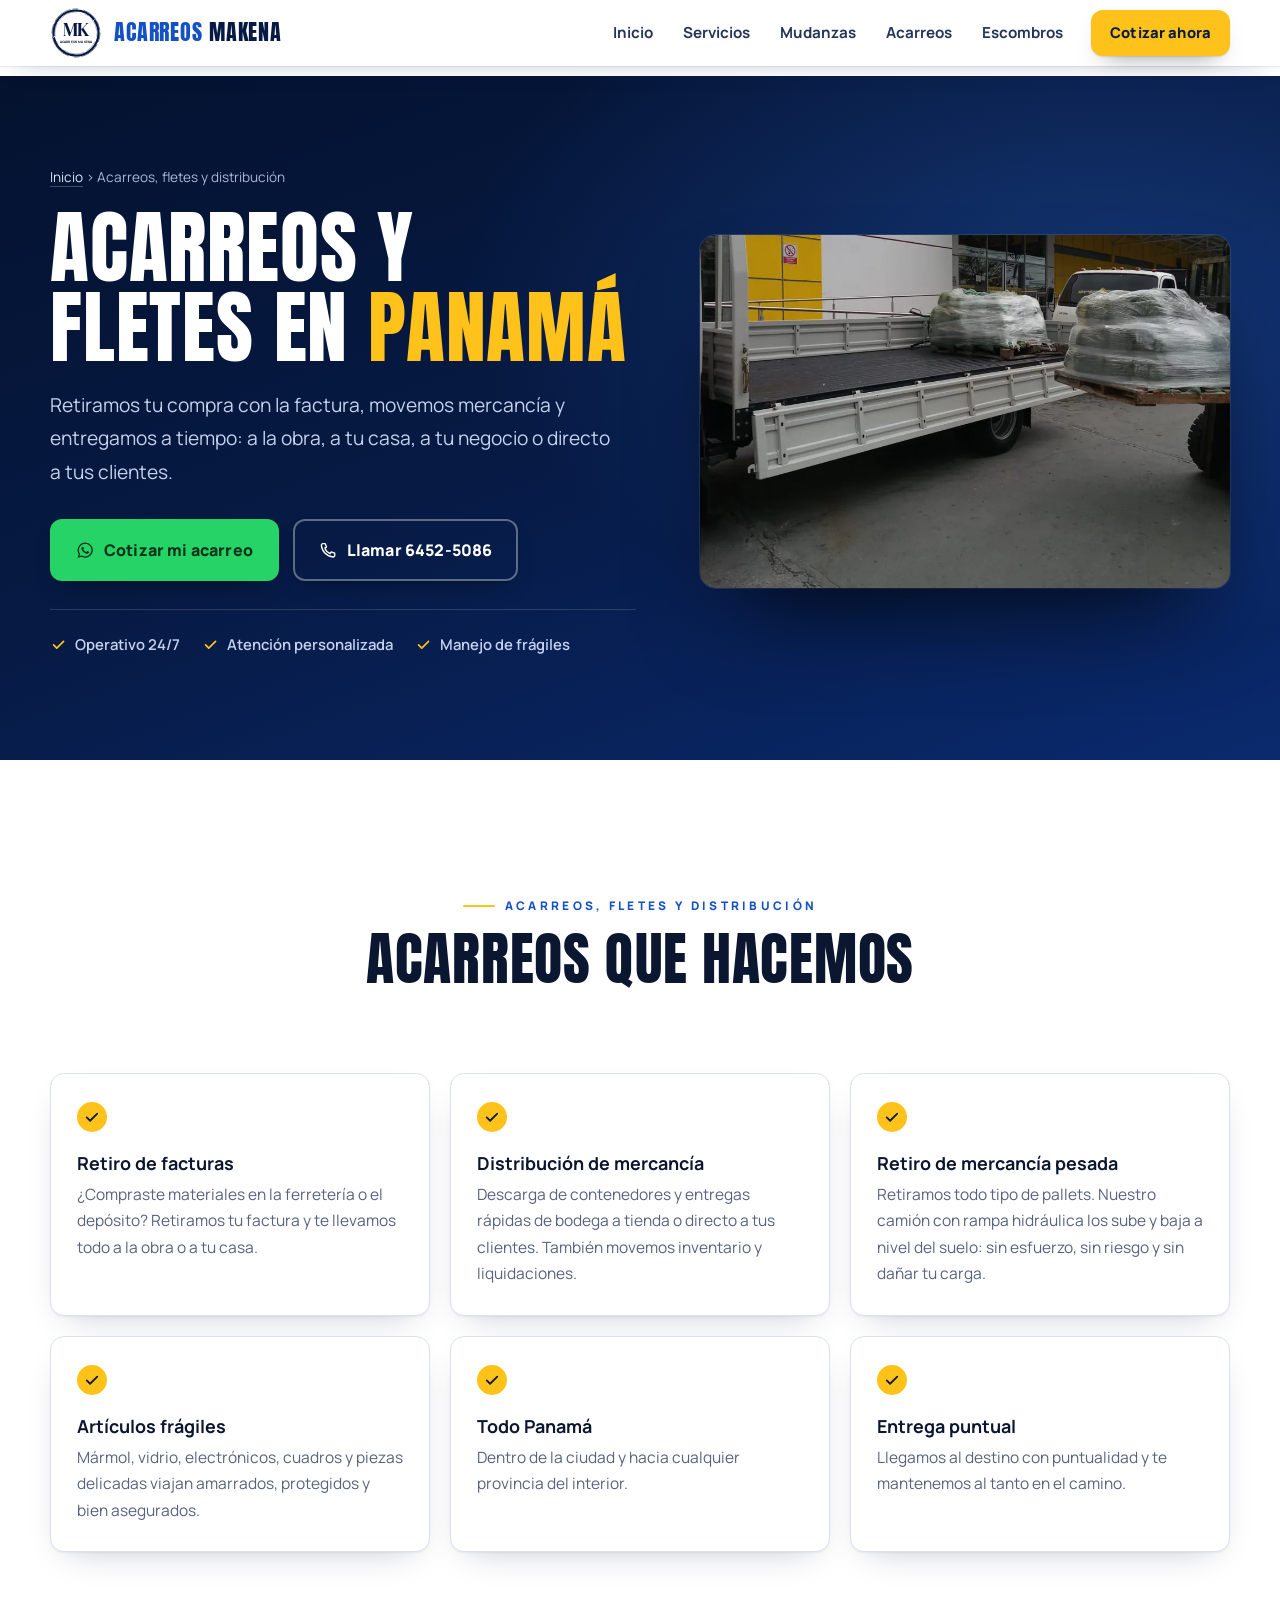
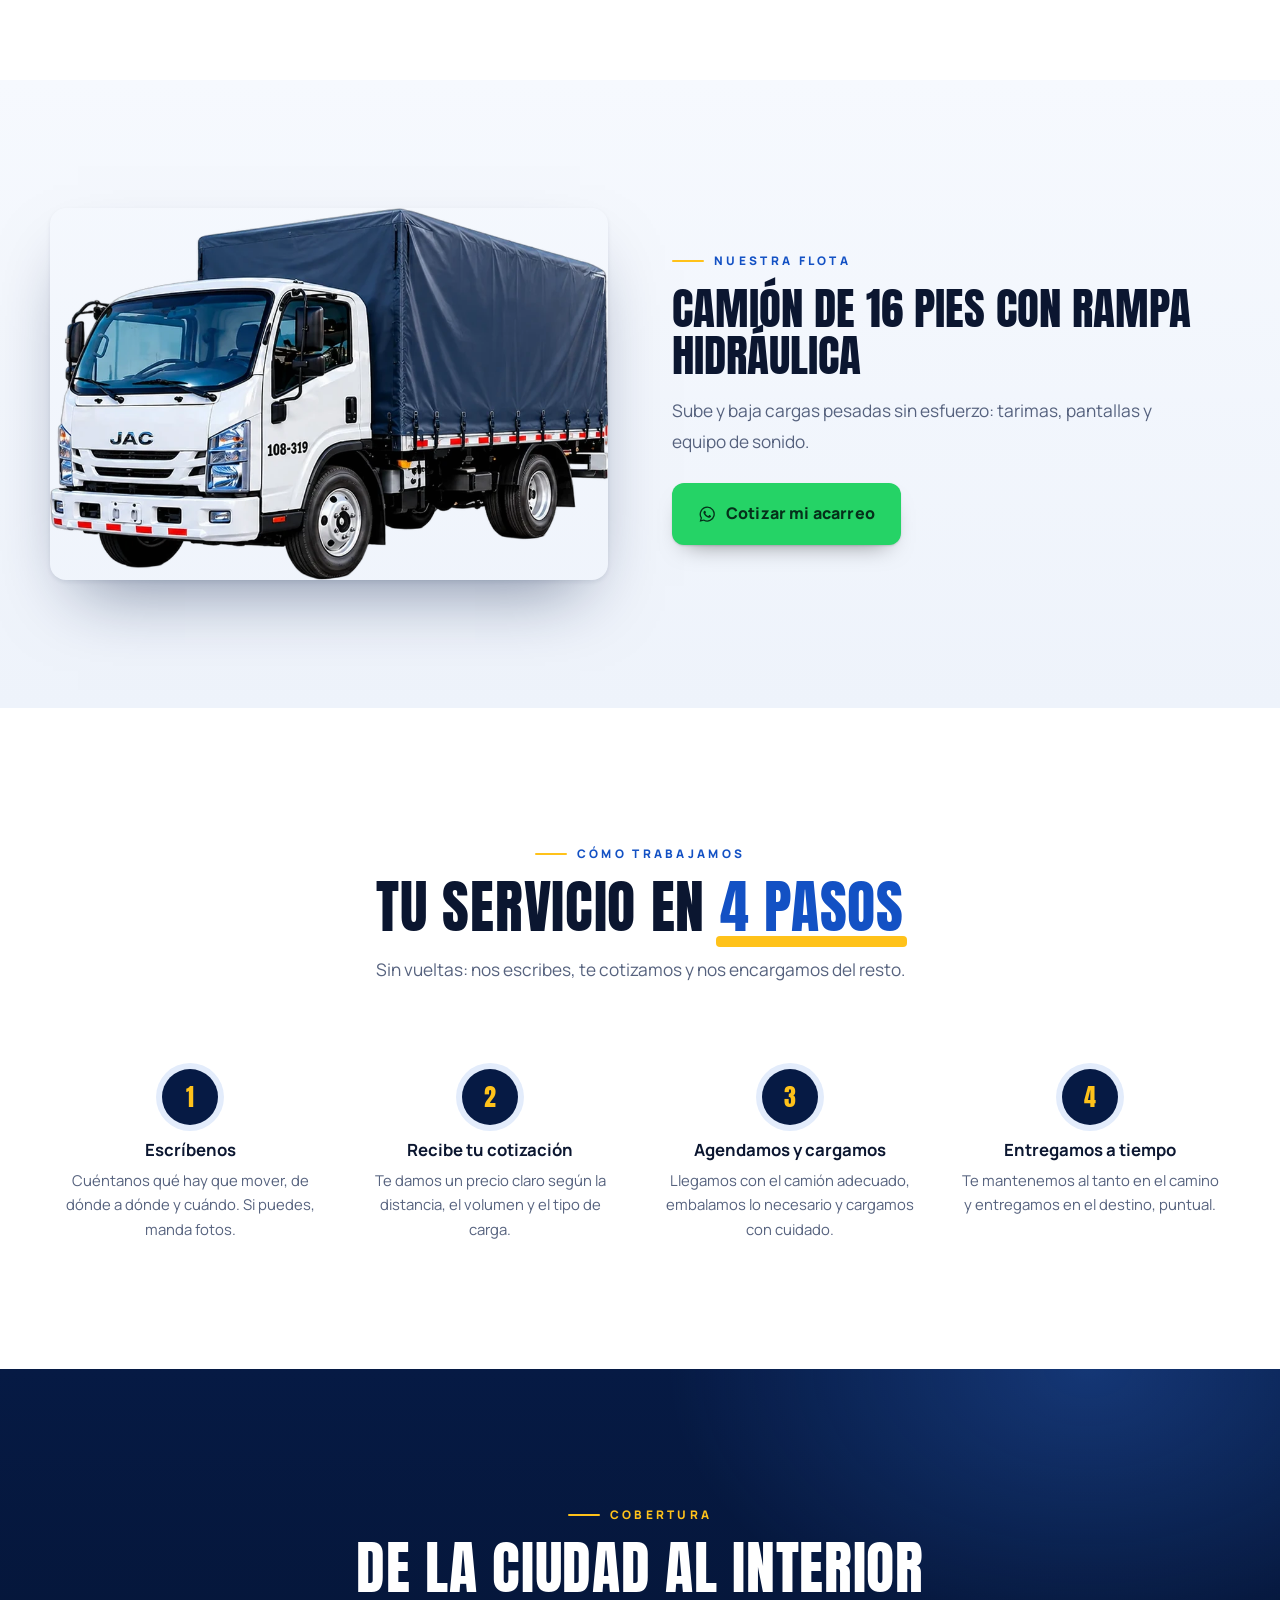
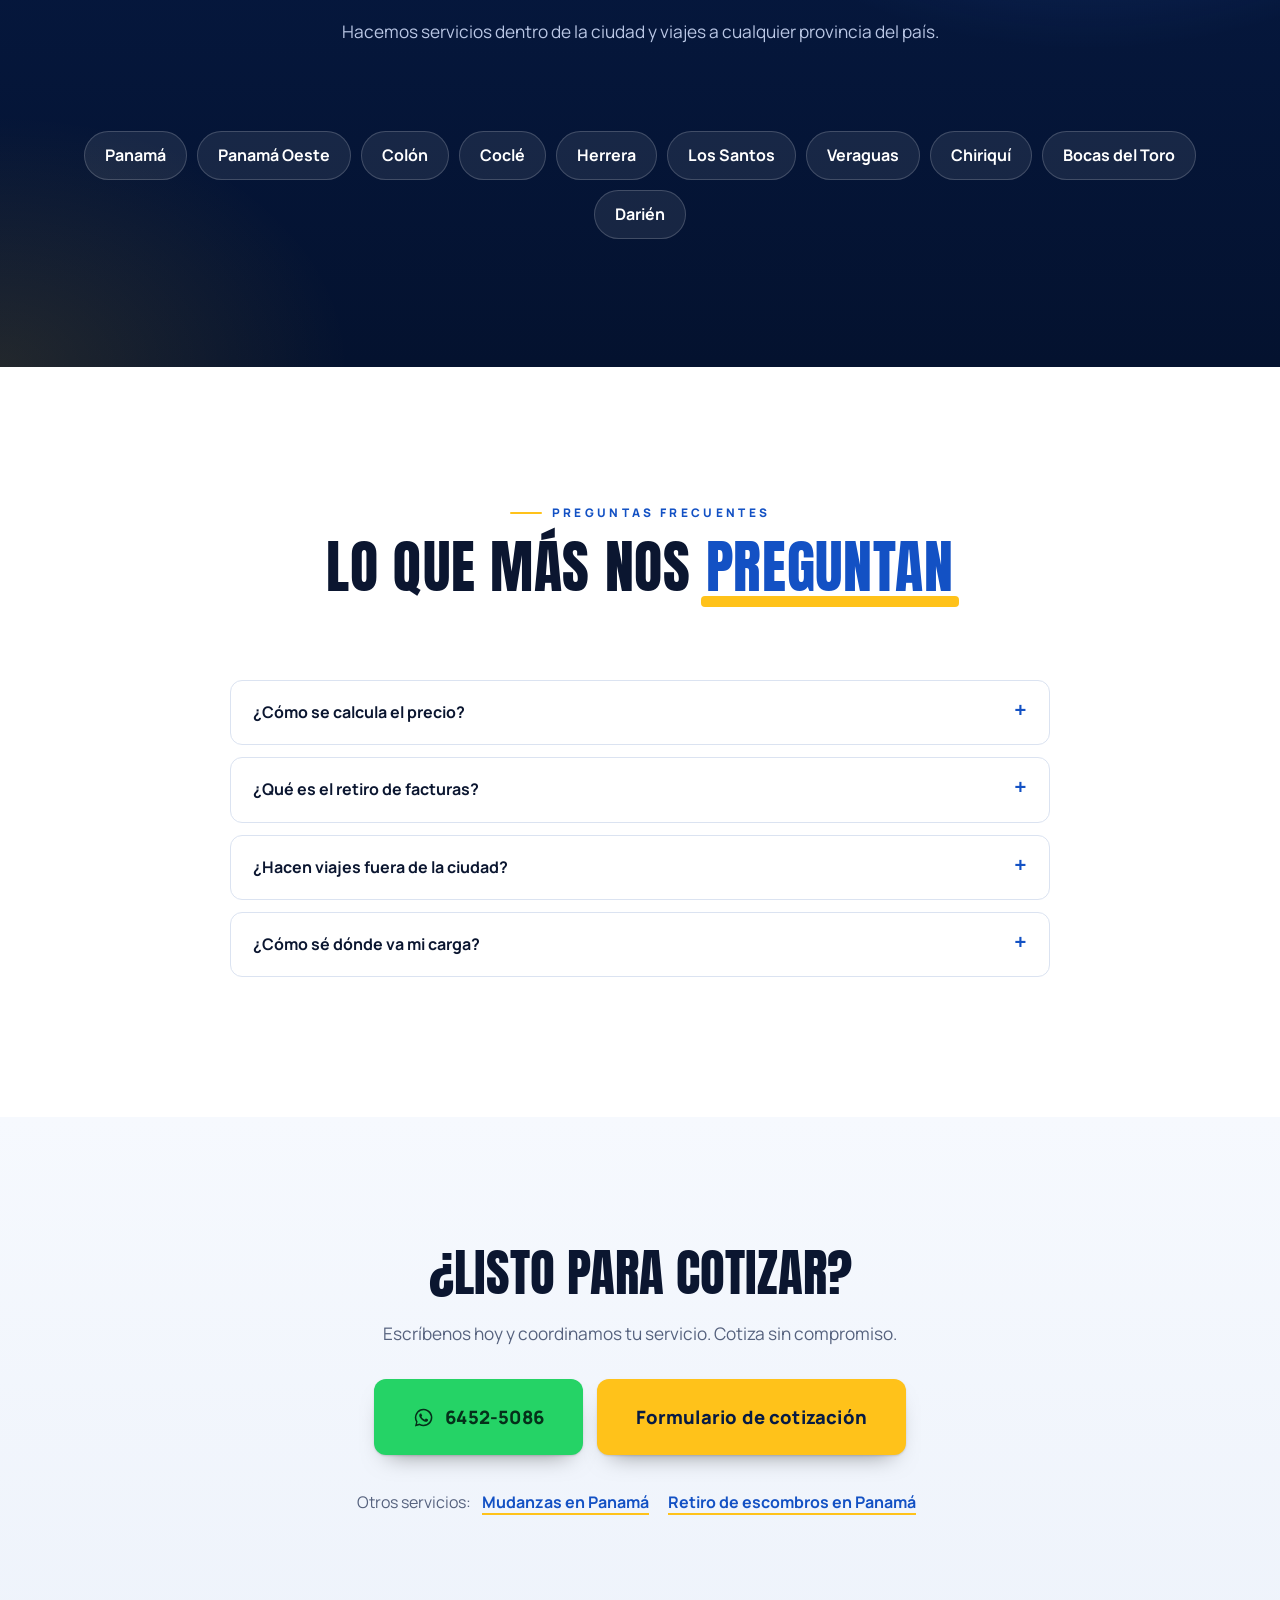
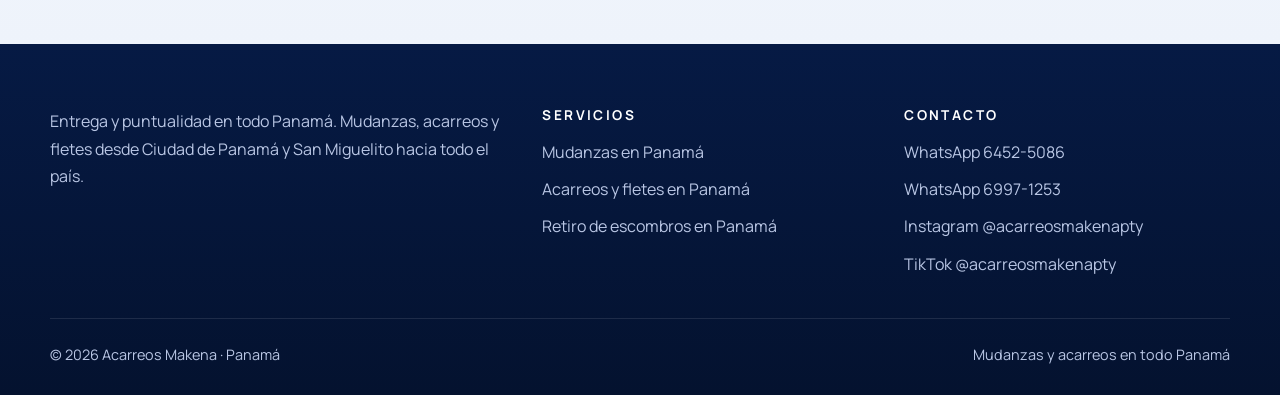
==== acarreos-en-panama.html @ 1d58ad10 "Tarjetas de servicios: tocar la tarjeta lleva a su página Co-Authored-By: Claude Opus 5.5 <noreply@a" ====
<!doctype html>
<html lang="es-PA">
<head>
  <meta charset="utf-8">
  <meta name="viewport" content="width=device-width, initial-scale=1, viewport-fit=cover">
  <title>Acarreos y fletes en Panamá | Acarreos Makena PTY</title>
  <meta name="description" content="Acarreos y fletes en Panamá: retiro de facturas, distribución de mercancía y retiro de carga pesada con camión de rampa hidráulica. Cotiza gratis por WhatsApp.">
  <meta name="robots" content="index, follow, max-image-preview:large">
  <link rel="canonical" href="https://acarreosmakena.com/acarreos-en-panama">
  <meta name="theme-color" content="#061a44">
  <meta property="og:type" content="website">
  <meta property="og:locale" content="es_PA">
  <meta property="og:site_name" content="Acarreos Makena PTY">
  <meta property="og:url" content="https://acarreosmakena.com/acarreos-en-panama">
  <meta property="og:title" content="Acarreos y fletes en Panamá | Acarreos Makena PTY">
  <meta property="og:description" content="Acarreos y fletes en Panamá: retiro de facturas, distribución de mercancía y retiro de carga pesada con camión de rampa hidráulica. Cotiza gratis por WhatsApp.">
  <meta property="og:image" content="https://acarreosmakena.com/img/compartir-makena.jpg">
  <meta name="twitter:card" content="summary_large_image">
  <link rel="icon" href="img/favicon.svg" type="image/svg+xml">
  <link rel="icon" href="img/favicon-48.png" sizes="48x48" type="image/png">
  <link rel="apple-touch-icon" href="img/apple-touch-icon.png">
  <script type="application/ld+json">{"@context": "https://schema.org", "@graph": [{"@type": "Service", "name": "Acarreos y fletes en Panamá", "serviceType": "Acarreos, fletes y distribución", "description": "Acarreos y fletes en Panamá: retiro de facturas, distribución de mercancía y retiro de carga pesada con camión de rampa hidráulica. Cotiza gratis por WhatsApp.", "provider": {"@id": "https://acarreosmakena.com/#empresa"}, "areaServed": {"@type": "Country", "name": "Panamá"}, "url": "https://acarreosmakena.com/acarreos-en-panama"}, {"@type": "BreadcrumbList", "itemListElement": [{"@type": "ListItem", "position": 1, "name": "Inicio", "item": "https://acarreosmakena.com/"}, {"@type": "ListItem", "position": 2, "name": "Acarreos y fletes en Panamá", "item": "https://acarreosmakena.com/acarreos-en-panama"}]}, {"@type": "FAQPage", "mainEntity": [{"@type": "Question", "name": "¿Cómo se calcula el precio?", "acceptedAnswer": {"@type": "Answer", "text": "Depende de la distancia, el volumen de la carga, el tipo de artículos y si hace falta embalaje. Escríbenos con fotos y te damos un precio claro antes de empezar."}}, {"@type": "Question", "name": "¿Qué es el retiro de facturas?", "acceptedAnswer": {"@type": "Answer", "text": "Si compraste materiales o productos en una ferretería, depósito o tienda, nosotros los retiramos con tu factura y te los llevamos a la obra, a tu casa o a tu negocio."}}, {"@type": "Question", "name": "¿Hacen viajes fuera de la ciudad?", "acceptedAnswer": {"@type": "Answer", "text": "Sí. Trabajamos en todo Panamá: dentro de la ciudad y hacia cualquier provincia del interior."}}, {"@type": "Question", "name": "¿Cómo sé dónde va mi carga?", "acceptedAnswer": {"@type": "Answer", "text": "Nos mantenemos en contacto contigo durante todo el traslado por llamada o WhatsApp, hasta que la carga se entrega."}}]}]}</script>
  <link rel="preconnect" href="https://fonts.googleapis.com">
  <link rel="preconnect" href="https://fonts.gstatic.com" crossorigin>
  <link href="https://fonts.googleapis.com/css2?family=Anton&family=DM+Serif+Display&family=Manrope:wght@400;500;600;700;800&display=swap" rel="stylesheet">
  <link rel="stylesheet" href="css/estilos.css?v=2026-11-13c">
  <link rel="stylesheet" href="css/premium.css?v=7">
</head>
<body class="pagina-servicio">
  <svg width="0" height="0" style="position:absolute" aria-hidden="true">
    <defs>
      <symbol id="logo" viewBox="0 0 120 120">
        <g fill="none" stroke="currentColor" stroke-linecap="round">
          <circle cx="60" cy="60" r="52" stroke-width="5" stroke-dasharray="150 6 40 4 90 5 30 3"/>
          <circle cx="60" cy="60" r="55.5" stroke-width="1.6" stroke-dasharray="20 9 44 6 12 14 60 8" opacity=".8"/>
          <circle cx="60" cy="60" r="48.5" stroke-width="1.2" stroke-dasharray="8 12 30 6 50 18" opacity=".6"/>
        </g>
        <text x="60" y="68" text-anchor="middle" font-family="'DM Serif Display', Georgia, serif" font-size="44" fill="currentColor" letter-spacing="-2">MK</text>
        <text x="60" y="82" text-anchor="middle" font-family="Manrope, Arial, sans-serif" font-weight="800" font-size="7.4" fill="currentColor" letter-spacing=".4">ACARREOS MAKENA</text>
      </symbol>
      <symbol id="i-wa" viewBox="0 0 24 24"><path fill="currentColor" d="M12.04 2a9.9 9.9 0 0 0-8.5 15l-1.4 5 5.2-1.4A9.9 9.9 0 1 0 12.04 2Zm0 18.1a8.2 8.2 0 0 1-4.2-1.15l-.3-.18-3.1.82.83-3-.2-.31a8.2 8.2 0 1 1 6.97 3.82Zm4.5-6.14c-.25-.12-1.46-.72-1.69-.8-.23-.08-.39-.12-.55.12-.17.25-.64.8-.78.97-.14.16-.29.18-.53.06a6.7 6.7 0 0 1-3.34-2.92c-.25-.43.25-.4.72-1.33.08-.16.04-.3-.02-.43-.06-.12-.55-1.33-.76-1.82-.2-.48-.4-.41-.55-.42h-.47a.9.9 0 0 0-.66.31 2.77 2.77 0 0 0-.86 2.06 4.8 4.8 0 0 0 1 2.56 11 11 0 0 0 4.22 3.73c1.57.68 2.19.74 2.98.62.48-.07 1.46-.6 1.67-1.18.2-.58.2-1.08.14-1.18-.06-.1-.22-.17-.47-.29Z"/></symbol>
      <symbol id="i-ig" viewBox="0 0 24 24"><path fill="none" stroke="currentColor" stroke-width="1.8" d="M7 2.9h10A4.1 4.1 0 0 1 21.1 7v10a4.1 4.1 0 0 1-4.1 4.1H7A4.1 4.1 0 0 1 2.9 17V7A4.1 4.1 0 0 1 7 2.9Z"/><circle cx="12" cy="12" r="4.2" fill="none" stroke="currentColor" stroke-width="1.8"/><circle cx="17.4" cy="6.6" r="1.2" fill="currentColor"/></symbol>
      <symbol id="i-tiktok" viewBox="0 0 24 24"><path fill="currentColor" d="M16.6 3c.3 2.2 1.6 3.6 3.9 3.8v2.6c-1.4.1-2.6-.3-3.9-1.1v5.6c0 6.6-7.2 8.7-10.1 4-1.9-3-.7-8.3 5.3-8.5v2.8c-.5.1-1 .2-1.4.3-1.4.5-2.1 1.3-1.9 2.8.4 2.9 5.8 3.8 5.3-1.9V3Z"/></symbol>
      <symbol id="i-tel" viewBox="0 0 24 24"><path fill="none" stroke="currentColor" stroke-width="1.8" stroke-linejoin="round" d="M5 3.5h3.2l1.6 4.4-2.2 1.4a11.5 11.5 0 0 0 7.1 7.1l1.4-2.2 4.4 1.6V19a1.9 1.9 0 0 1-2 1.9A16.6 16.6 0 0 1 3.1 5.5 1.9 1.9 0 0 1 5 3.5Z"/></symbol>
      <symbol id="i-flecha" viewBox="0 0 24 24"><path fill="none" stroke="currentColor" stroke-width="2" stroke-linecap="round" stroke-linejoin="round" d="M5 12h14m-6-6 6 6-6 6"/></symbol>
      <!-- piezas de los camiones ilustrados -->
      <linearGradient id="g-cabina" x1="0" y1="0" x2="0" y2="1"><stop offset="0" stop-color="#ffffff"/><stop offset=".55" stop-color="#f1f4fa"/><stop offset="1" stop-color="#cbd6e8"/></linearGradient>
      <linearGradient id="g-vidrio" x1="0" y1="0" x2="1" y2="1"><stop offset="0" stop-color="#8dbcf4"/><stop offset=".4" stop-color="#3866b2"/><stop offset="1" stop-color="#132c63"/></linearGradient>
      <linearGradient id="g-caja" x1="0" y1="0" x2="0" y2="1"><stop offset="0" stop-color="#ffffff"/><stop offset=".55" stop-color="#f2f5fa"/><stop offset="1" stop-color="#d4dcea"/></linearGradient>
      <linearGradient id="g-poste" x1="0" y1="0" x2="1" y2="0"><stop offset="0" stop-color="#aeb9cc"/><stop offset=".45" stop-color="#f5f7fb"/><stop offset="1" stop-color="#9eaac0"/></linearGradient>
      <linearGradient id="g-riel" x1="0" y1="0" x2="0" y2="1"><stop offset="0" stop-color="#f7f9fc"/><stop offset=".5" stop-color="#c3cddd"/><stop offset="1" stop-color="#8e9ab0"/></linearGradient>
      <linearGradient id="g-lona" x1="0" y1="0" x2="0" y2="1"><stop offset="0" stop-color="#3f5a8e"/><stop offset=".22" stop-color="#2b4473"/><stop offset="1" stop-color="#18284a"/></linearGradient>
      <linearGradient id="g-franja" x1="0" y1="0" x2="1" y2="0"><stop offset="0" stop-color="#0a2a6e"/><stop offset="1" stop-color="#1f63d6"/></linearGradient>
      <linearGradient id="g-tanque" x1="0" y1="0" x2="0" y2="1"><stop offset="0" stop-color="#f4f7fb"/><stop offset=".45" stop-color="#bcc7d8"/><stop offset="1" stop-color="#76839c"/></linearGradient>
      <linearGradient id="g-sombra-abajo" x1="0" y1="0" x2="0" y2="1"><stop offset="0" stop-color="#0a1630" stop-opacity="0"/><stop offset="1" stop-color="#0a1630" stop-opacity=".22"/></linearGradient>
      <linearGradient id="g-reflejo" x1="0" y1="0" x2="1" y2="0"><stop offset="0" stop-color="#fff" stop-opacity="0"/><stop offset=".5" stop-color="#fff" stop-opacity=".55"/><stop offset="1" stop-color="#fff" stop-opacity="0"/></linearGradient>
      <radialGradient id="g-llanta"><stop offset=".55" stop-color="#2a303d"/><stop offset=".85" stop-color="#151a24"/><stop offset="1" stop-color="#0b0e14"/></radialGradient>
      <radialGradient id="g-rin" cx=".38" cy=".32"><stop offset="0" stop-color="#ffffff"/><stop offset=".5" stop-color="#c5cfde"/><stop offset="1" stop-color="#7b879c"/></radialGradient>
      <linearGradient id="g-haz" x1="0" y1="0" x2="1" y2="0"><stop offset="0" stop-color="#fff3b0" stop-opacity=".55"/><stop offset="1" stop-color="#fff3b0" stop-opacity="0"/></linearGradient>
      <pattern id="p-cinta" width="16" height="6" patternUnits="userSpaceOnUse"><rect width="8" height="6" fill="#e11d2e"/><rect x="8" width="8" height="6" fill="#ffffff"/></pattern>
      <pattern id="p-remaches" width="9" height="4" patternUnits="userSpaceOnUse"><circle cx="4.5" cy="2" r=".9" fill="#7d899f"/><circle cx="4.2" cy="1.7" r=".35" fill="#fff"/></pattern>
      <pattern id="p-diamante" width="6" height="6" patternUnits="userSpaceOnUse"><rect width="6" height="6" fill="#4c5669"/><path d="M1 4l2-2M3.5 5.5l2-2" stroke="#7a859a" stroke-width="1" stroke-linecap="round"/></pattern>
      <!-- llanta con banda, rin con perforaciones y tuercas -->
      <symbol id="s-rueda" viewBox="-24 -24 48 48">
        <circle r="23" fill="url(#g-llanta)"/>
        <circle r="21.2" fill="none" stroke="#06080c" stroke-width="2.6" stroke-dasharray="2.6 1.9"/>
        <circle r="17.4" fill="none" stroke="#3a4253" stroke-width=".8"/>
        <circle r="15" fill="#2c3341"/>
        <circle r="13.6" fill="url(#g-rin)" stroke="#5b667c" stroke-width=".8"/>
        <circle r="11.2" fill="none" stroke="#97a3b8" stroke-width="1.1"/>
        <g fill="#3a4357"><ellipse cx="0" cy="-8.6" rx="2" ry="2.6"/><ellipse cx="0" cy="8.6" rx="2" ry="2.6"/><ellipse cx="-8.6" cy="0" rx="2.6" ry="2"/><ellipse cx="8.6" cy="0" rx="2.6" ry="2"/><ellipse cx="6.1" cy="-6.1" rx="2" ry="2.4" transform="rotate(45 6.1 -6.1)"/><ellipse cx="-6.1" cy="6.1" rx="2" ry="2.4" transform="rotate(45 -6.1 6.1)"/><ellipse cx="-6.1" cy="-6.1" rx="2" ry="2.4" transform="rotate(-45 -6.1 -6.1)"/><ellipse cx="6.1" cy="6.1" rx="2" ry="2.4" transform="rotate(-45 6.1 6.1)"/></g>
        <circle r="5.6" fill="#d9e0ea" stroke="#6d7990" stroke-width=".8"/>
        <g fill="#5b667c"><circle cx="0" cy="-3.6" r="1"/><circle cx="3.1" cy="-1.8" r="1"/><circle cx="3.1" cy="1.8" r="1"/><circle cx="0" cy="3.6" r="1"/><circle cx="-3.1" cy="1.8" r="1"/><circle cx="-3.1" cy="-1.8" r="1"/></g>
        <circle r="1.6" fill="#3c4558"/>
        <path d="M-9 -9.5a13 13 0 0 1 7-3" stroke="#fff" stroke-width="1.4" stroke-linecap="round" fill="none" opacity=".75"/>
      </symbol>
      <!-- cabina JAC vista de lado, mirando a la derecha (la base del chasis en y=100) -->
      <symbol id="s-cabina" viewBox="0 0 124 112" overflow="visible">
        <!-- luces de gálibo del techo -->
        <g fill="#ffb020"><rect x="58" y="-1" width="6" height="3" rx="1"/><rect x="68" y="-1" width="6" height="3" rx="1"/><rect x="78" y="0" width="6" height="3" rx="1"/></g>
        <!-- carrocería -->
        <path d="M4 8Q4 2 10 2H74Q86 2 93 10L111 41Q117 51 117 61V92Q117 100 109 100H4Z" fill="url(#g-cabina)" stroke="#aebbd2" stroke-width="1.2"/>
        <path d="M4 74H117V92Q117 100 109 100H4Z" fill="url(#g-sombra-abajo)"/>
        <path d="M8 4.5H73Q84 4.5 90 11" fill="none" stroke="#fff" stroke-width="1.6" stroke-linecap="round" opacity=".9"/>
        <!-- vidrio con marco, timón y asiento -->
        <path d="M12 10H72Q81 10 87 18L101 45H12Z" fill="#1a2233"/>
        <path d="M14 12H71Q79 12 85 20L98 43H14Z" fill="url(#g-vidrio)"/>
        <path d="M58 43a12 6 0 0 1 22-9" stroke="#0e1a36" stroke-width="2.4" fill="none" stroke-linecap="round"/>
        <path d="M22 43V24q0-5 5-5h6q4 0 4 5v19" fill="#0e1a36" opacity=".55"/>
        <path d="M30 13h11L27 42H17Z" fill="#fff" opacity=".24"/>
        <path d="M46 13h4L36 42h-4Z" fill="#fff" opacity=".14"/>
        <path d="M86 19l13 26" stroke="#1a2233" stroke-width="3.2" stroke-linecap="round"/>
        <!-- puerta -->
        <path d="M11 47H86V79Q86 92 74 95H11Z" fill="none" stroke="#b4c0d5" stroke-width="1.3"/>
        <rect x="63" y="54" width="15" height="5" rx="2.5" fill="#c9d2e1"/>
        <rect x="65" y="55.2" width="11" height="2.6" rx="1.3" fill="#6f7b91"/>
        <circle cx="80.5" cy="56.5" r="1.1" fill="#6f7b91"/>
        <!-- logo -->
        <circle cx="38" cy="70" r="9" fill="#fff" stroke="#0a2a6e" stroke-width="1.6"/>
        <circle cx="38" cy="70" r="7" fill="none" stroke="#0a2a6e" stroke-width=".5" stroke-dasharray="5 1.5 2 1"/>
        <text x="38" y="73.2" text-anchor="middle" font-family="'DM Serif Display', Georgia, serif" font-size="8.6" fill="#0a2a6e">MK</text>
        <!-- guardafango y arco de la rueda delantera -->
        <path d="M60 100a27 27 0 0 1 54 0Z" fill="#1a202c"/>
        <path d="M58 100a29 29 0 0 1 58 0" fill="none" stroke="#2a3140" stroke-width="4.5"/>
        <path d="M60.5 97a26.5 26.5 0 0 1 9-17" fill="none" stroke="#4a5469" stroke-width="1.2"/>
        <!-- frente: faro, direccional, defensa y neblinero -->
        <path d="M108 61h6.5q3 0 3 3v12q0 3-3 3H108Z" fill="#dfe6f0" stroke="#aebbd2" stroke-width="1"/>
        <path d="M109.5 63h5q1.6 0 1.6 1.6v6.4h-6.6Z" fill="#fff8d6"/>
        <rect x="109.5" y="72" width="6.6" height="4.5" rx="1" fill="#ffb020"/>
        <rect x="100" y="84" width="20" height="16" rx="3.5" fill="#e3e9f2" stroke="#aebbd2" stroke-width="1"/>
        <rect x="102" y="86.5" width="16" height="4" rx="1.5" fill="#3a4357"/>
        <circle cx="114.5" cy="88.5" r="1.4" fill="#fff4c2"/>
        <rect x="102" y="94.5" width="16" height="3" fill="url(#p-cinta)"/>
        <rect x="88" y="80" width="5" height="2.6" rx="1" fill="#ffb020"/>
        <!-- espejos -->
        <path d="M95 30l11-9" stroke="#1c2333" stroke-width="2.4" stroke-linecap="round"/>
        <path d="M96 38l9-5" stroke="#1c2333" stroke-width="1.8" stroke-linecap="round"/>
        <rect x="104" y="7" width="8" height="22" rx="2.5" fill="#1c2333"/>
        <rect x="105.3" y="9" width="2" height="17" rx="1" fill="#6b84b5" opacity=".7"/>
        <rect x="103.5" y="30" width="6" height="7" rx="2" fill="#1c2333"/>
        <!-- escalón -->
        <rect x="24" y="100" width="34" height="6" rx="1.5" fill="#3a4357"/>
        <path d="M27 102.5h28M27 104.5h28" stroke="#5c667c" stroke-width=".8"/>
      </symbol>
      <!-- chasis común: travesaños, tanque con correas, batería, defensa lateral -->
      <symbol id="s-chasis" viewBox="0 0 220 30" overflow="visible">
        <rect x="0" y="0" width="220" height="8" fill="#1d2330"/>
        <g fill="#2c3445"><rect x="10" y="0" width="4" height="10"/><rect x="60" y="0" width="4" height="10"/><rect x="110" y="0" width="4" height="10"/><rect x="160" y="0" width="4" height="10"/></g>
        <rect x="140" y="5" width="46" height="15" rx="7.5" fill="url(#g-tanque)"/>
        <rect x="150" y="4" width="3.5" height="17" rx="1" fill="#3a4357"/><rect x="172" y="4" width="3.5" height="17" rx="1" fill="#3a4357"/>
        <circle cx="182" cy="9" r="2.4" fill="#5b667c"/>
        <rect x="118" y="6" width="18" height="13" rx="2" fill="#2a3140"/><rect x="120" y="8" width="14" height="2" fill="#4a5469"/>
        <g fill="#c9d2e1"><rect x="40" y="13" width="96" height="3" rx="1.5"/><rect x="40" y="19" width="96" height="3" rx="1.5"/></g>
        <g fill="#8e9ab0"><rect x="44" y="12" width="3" height="11"/><rect x="88" y="12" width="3" height="11"/><rect x="130" y="12" width="3" height="11"/></g>
      </symbol>
      <symbol id="i-check" viewBox="0 0 24 24"><path fill="none" stroke="currentColor" stroke-width="2.4" stroke-linecap="round" stroke-linejoin="round" d="m5 12.5 4.5 4.5L19 7.5"/></symbol>
    </defs>
  </svg>

  <header class="cabecera con-fondo" id="cabecera">
    <div class="contenedor cabecera__fila">
      <a href="./" class="marca" aria-label="Acarreos Makena, inicio">
        <svg class="marca__logo"><use href="#logo"/></svg>
        <span class="marca__texto"><b>Acarreos</b> Makena</span>
      </a>
      <nav class="menu" id="menu" aria-label="Principal">
        <a href="./">Inicio</a>
        <a href="servicios">Servicios</a>
        <a href="mudanzas-en-panama">Mudanzas</a>
        <a href="acarreos-en-panama">Acarreos</a>
        <a href="retiro-de-escombros-panama">Escombros</a>
        <a href="https://wa.me/50764525086?text=Hola%20Acarreos%20Makena%2C%20quiero%20cotizar%20un%20acarreo." target="_blank" rel="noopener" class="boton boton--amarillo boton--chico menu__cta">Cotizar ahora</a>
      </nav>
      <button class="hamburguesa" id="hamburguesa" aria-label="Abrir menú" aria-expanded="false" aria-controls="menu"><span></span><span></span><span></span></button>
    </div>
  </header>

  <main>
    <section class="sv-hero">
      <div class="contenedor sv-hero__grid">
        <div>
          <nav class="sv-migas" aria-label="Ruta"><a href="./">Inicio</a> <span>›</span> Acarreos, fletes y distribución</nav>
          <h1>Acarreos y fletes en <span>Panamá</span></h1>
          <p class="sv-lead">Retiramos tu compra con la factura, movemos mercancía y entregamos a tiempo: a la obra, a tu casa, a tu negocio o directo a tus clientes.</p>
          <div class="sv-botones">
            <a class="boton boton--whatsapp boton--brillo" href="https://wa.me/50764525086?text=Hola%20Acarreos%20Makena%2C%20quiero%20cotizar%20un%20acarreo." target="_blank" rel="noopener"><svg class="ico"><use href="#i-wa"/></svg> Cotizar mi acarreo</a>
            <a class="boton boton--contorno" href="tel:+50764525086"><svg class="ico"><use href="#i-tel"/></svg> Llamar 6452-5086</a>
          </div>
          <ul class="sv-garantias"><li><svg class="ico"><use href="#i-check"/></svg> Operativo 24/7</li><li><svg class="ico"><use href="#i-check"/></svg> Atención personalizada</li><li><svg class="ico"><use href="#i-check"/></svg> Manejo de frágiles</li></ul>
        </div>
        <div class="sv-hero__foto"><img src="media/servicio-facturas.webp" alt="Camión de Acarreos Makena cargado con materiales para un acarreo" width="960" height="640"></div>
      </div>
    </section>

    <section class="seccion">
      <div class="contenedor">
        <header class="seccion__cabeza" data-revelar><p class="sobretitulo">Acarreos, fletes y distribución</p><h2>Acarreos que hacemos</h2></header>
        <div class="sv-items">
<article class="sv-item" data-revelar style="--d:0"><svg class="ico"><use href="#i-check"/></svg><h3>Retiro de facturas</h3><p>¿Compraste materiales en la ferretería o el depósito? Retiramos tu factura y te llevamos todo a la obra o a tu casa.</p></article>
<article class="sv-item" data-revelar style="--d:1"><svg class="ico"><use href="#i-check"/></svg><h3>Distribución de mercancía</h3><p>Descarga de contenedores y entregas rápidas de bodega a tienda o directo a tus clientes. También movemos inventario y liquidaciones.</p></article>
<article class="sv-item" data-revelar style="--d:2"><svg class="ico"><use href="#i-check"/></svg><h3>Retiro de mercancía pesada</h3><p>Retiramos todo tipo de pallets. Nuestro camión con rampa hidráulica los sube y baja a nivel del suelo: sin esfuerzo, sin riesgo y sin dañar tu carga.</p></article>
<article class="sv-item" data-revelar style="--d:3"><svg class="ico"><use href="#i-check"/></svg><h3>Artículos frágiles</h3><p>Mármol, vidrio, electrónicos, cuadros y piezas delicadas viajan amarrados, protegidos y bien asegurados.</p></article>
<article class="sv-item" data-revelar style="--d:4"><svg class="ico"><use href="#i-check"/></svg><h3>Todo Panamá</h3><p>Dentro de la ciudad y hacia cualquier provincia del interior.</p></article>
<article class="sv-item" data-revelar style="--d:5"><svg class="ico"><use href="#i-check"/></svg><h3>Entrega puntual</h3><p>Llegamos al destino con puntualidad y te mantenemos al tanto en el camino.</p></article>
        </div>
      </div>
    </section>

    <section class="seccion seccion--clara">
      <div class="contenedor sv-flota">
        <img src="img/flota-rampa.webp" alt="Camión de 16 pies con rampa hidráulica de Acarreos Makena" width="900" height="600" loading="lazy">
        <div data-revelar><p class="sobretitulo">Nuestra flota</p><h2>Camión de 16 pies con rampa hidráulica</h2><p class="seccion__intro">Sube y baja cargas pesadas sin esfuerzo: tarimas, pantallas y equipo de sonido.</p>
        <a class="boton boton--whatsapp" href="https://wa.me/50764525086?text=Hola%20Acarreos%20Makena%2C%20quiero%20cotizar%20un%20acarreo." target="_blank" rel="noopener"><svg class="ico"><use href="#i-wa"/></svg> Cotizar mi acarreo</a></div>
      </div>
    </section>

    <section class="seccion">
      <div class="contenedor">
        <header class="seccion__cabeza" data-revelar><p class="sobretitulo">Cómo trabajamos</p><h2>Tu servicio en <span class="subrayado">4 pasos</span></h2><p class="seccion__intro">Sin vueltas: nos escribes, te cotizamos y nos encargamos del resto.</p></header>
        <ol class="sv-pasos">
<li class="sv-paso" data-revelar style="--d:0"><b>1</b><h3>Escríbenos</h3><p>Cuéntanos qué hay que mover, de dónde a dónde y cuándo. Si puedes, manda fotos.</p></li>
<li class="sv-paso" data-revelar style="--d:1"><b>2</b><h3>Recibe tu cotización</h3><p>Te damos un precio claro según la distancia, el volumen y el tipo de carga.</p></li>
<li class="sv-paso" data-revelar style="--d:2"><b>3</b><h3>Agendamos y cargamos</h3><p>Llegamos con el camión adecuado, embalamos lo necesario y cargamos con cuidado.</p></li>
<li class="sv-paso" data-revelar style="--d:3"><b>4</b><h3>Entregamos a tiempo</h3><p>Te mantenemos al tanto en el camino y entregamos en el destino, puntual.</p></li>
        </ol>
      </div>
    </section>

    <section class="seccion seccion--oscura">
      <div class="contenedor">
        <header class="seccion__cabeza" data-revelar><p class="sobretitulo sobretitulo--claro">Cobertura</p><h2>De la ciudad al interior</h2><p class="seccion__intro">Hacemos servicios dentro de la ciudad y viajes a cualquier provincia del país.</p></header>
        <ul class="sv-prov"><li>Panamá</li><li>Panamá Oeste</li><li>Colón</li><li>Coclé</li><li>Herrera</li><li>Los Santos</li><li>Veraguas</li><li>Chiriquí</li><li>Bocas del Toro</li><li>Darién</li></ul>
      </div>
    </section>

    <section class="seccion">
      <div class="contenedor contenedor--angosto">
        <header class="seccion__cabeza" data-revelar><p class="sobretitulo">Preguntas frecuentes</p><h2>Lo que más nos <span class="subrayado">preguntan</span></h2></header>
<details class="sv-faq"><summary>¿Cómo se calcula el precio?</summary><p>Depende de la distancia, el volumen de la carga, el tipo de artículos y si hace falta embalaje. Escríbenos con fotos y te damos un precio claro antes de empezar.</p></details>
<details class="sv-faq"><summary>¿Qué es el retiro de facturas?</summary><p>Si compraste materiales o productos en una ferretería, depósito o tienda, nosotros los retiramos con tu factura y te los llevamos a la obra, a tu casa o a tu negocio.</p></details>
<details class="sv-faq"><summary>¿Hacen viajes fuera de la ciudad?</summary><p>Sí. Trabajamos en todo Panamá: dentro de la ciudad y hacia cualquier provincia del interior.</p></details>
<details class="sv-faq"><summary>¿Cómo sé dónde va mi carga?</summary><p>Nos mantenemos en contacto contigo durante todo el traslado por llamada o WhatsApp, hasta que la carga se entrega.</p></details>
      </div>
    </section>

    <section class="seccion seccion--clara sv-final">
      <div class="contenedor" data-revelar>
        <h2>¿Listo para cotizar?</h2>
        <p class="seccion__intro">Escríbenos hoy y coordinamos tu servicio. Cotiza sin compromiso.</p>
        <div class="sv-botones sv-botones--centro">
          <a class="boton boton--whatsapp boton--grande boton--brillo" href="https://wa.me/50764525086?text=Hola%20Acarreos%20Makena%2C%20quiero%20cotizar%20un%20acarreo." target="_blank" rel="noopener"><svg class="ico"><use href="#i-wa"/></svg> 6452-5086</a>
          <a class="boton boton--amarillo boton--grande" href="./#cotizar">Formulario de cotización</a>
        </div>
        <p class="sv-otros">Otros servicios: <a class="sv-rel" href="mudanzas-en-panama">Mudanzas en Panamá</a> <a class="sv-rel" href="retiro-de-escombros-panama">Retiro de escombros en Panamá</a></p>
      </div>
    </section>
  </main>

  <footer class="pie">
    <div class="contenedor pie__grid">
      <div><p>Entrega y puntualidad en todo Panamá. Mudanzas, acarreos y fletes desde Ciudad de Panamá y San Miguelito hacia todo el país.</p></div>
      <div><h4>Servicios</h4><ul>
        <li><a href="mudanzas-en-panama">Mudanzas en Panamá</a></li>
        <li><a href="acarreos-en-panama">Acarreos y fletes en Panamá</a></li>
        <li><a href="retiro-de-escombros-panama">Retiro de escombros en Panamá</a></li></ul></div>
      <div><h4>Contacto</h4><ul>
        <li><a href="https://wa.me/50764525086" target="_blank" rel="noopener">WhatsApp 6452-5086</a></li>
        <li><a href="https://wa.me/50769971253" target="_blank" rel="noopener">WhatsApp 6997-1253</a></li>
        <li><a href="https://www.instagram.com/acarreosmakenapty/" target="_blank" rel="noopener">Instagram @acarreosmakenapty</a></li>
        <li><a href="https://www.tiktok.com/@acarreosmakenapty" target="_blank" rel="noopener">TikTok @acarreosmakenapty</a></li></ul></div>
    </div>
    <div class="contenedor pie__base"><span>© 2026 Acarreos Makena · Panamá</span><span>Mudanzas y acarreos en todo Panamá</span></div>
  </footer>

  <a class="wa-flotante" href="https://wa.me/50764525086?text=Hola%20Acarreos%20Makena%2C%20quiero%20cotizar%20un%20acarreo." target="_blank" rel="noopener" aria-label="Escríbenos por WhatsApp"><svg class="ico"><use href="#i-wa"/></svg><span class="wa-flotante__texto">¿Cotizamos?</span></a>
  <nav class="barra-movil" aria-label="Contacto rápido">
    <a class="barra-movil__llamar" href="tel:+50764525086"><svg class="ico"><use href="#i-tel"/></svg> Llamar</a>
    <a class="barra-movil__wa" href="https://wa.me/50764525086?text=Hola%20Acarreos%20Makena%2C%20quiero%20cotizar%20un%20acarreo." target="_blank" rel="noopener"><svg class="ico"><use href="#i-wa"/></svg> Cotizar por WhatsApp</a>
  </nav>
  <script src="js/servicio.js?v=1" defer></script>
</body>
</html>
---- css/estilos.css ----
/* =========================================================
   Acarreos Makena — estilos
   ========================================================= */
:root {
  --azul-950: #04122f;
  --azul-900: #061a44;
  --azul-800: #0a2a6e;
  --azul-700: #0f3c96;
  --azul-600: #1351c4;
  --azul-400: #3b82f6;
  --azul-100: #e3ecfb;
  --azul-50:  #f3f7fd;
  --amarillo: #ffc21a;
  --amarillo-600: #f0a800;
  --verde-wa: #25d366;
  --verde-wa-700: #128c4b;
  --tinta: #0b1630;
  --gris: #56627e;
  --linea: #dbe3f1;
  --blanco: #ffffff;

  --display: "Anton", Impact, "Arial Narrow", sans-serif;
  --texto: "Manrope", system-ui, -apple-system, "Segoe UI", Arial, sans-serif;

  --radio: 18px;
  --sombra: 0 18px 50px -20px rgba(6, 26, 68, .35);
  --sombra-alta: 0 30px 80px -30px rgba(6, 26, 68, .55);
  --curva: cubic-bezier(.2, .8, .2, 1);
  --cabecera: 76px;
}

*, *::before, *::after { box-sizing: border-box; }
html { scroll-behavior: smooth; scroll-padding-top: calc(var(--cabecera) + 8px); -webkit-text-size-adjust: 100%; }
body {
  margin: 0;
  font-family: var(--texto);
  color: var(--tinta);
  background: var(--blanco);
  line-height: 1.6;
  overflow-x: clip;
  -webkit-font-smoothing: antialiased;
}
img { max-width: 100%; display: block; }
a { color: inherit; text-decoration: none; }
h1, h2, h3, h4 { margin: 0; line-height: 1.08; }
p { margin: 0; }
ul, ol { margin: 0; padding: 0; list-style: none; }
button, input, textarea { font: inherit; color: inherit; }
::selection { background: var(--amarillo); color: var(--azul-900); }

.contenedor { width: min(1180px, 100% - 32px); margin-inline: auto; }
.contenedor--angosto { width: min(820px, 100% - 32px); }

.ico { width: 1.15em; height: 1.15em; flex: none; }

/* ---------- Botones ---------- */
.boton {
  --fondo: var(--azul-800);
  display: inline-flex; align-items: center; justify-content: center; gap: .6em;
  padding: .95em 1.5em;
  border-radius: 999px;
  border: 2px solid transparent;
  background: var(--fondo);
  color: var(--blanco);
  font-weight: 800; font-size: 1rem; letter-spacing: .01em;
  cursor: pointer;
  position: relative; overflow: hidden; isolation: isolate;
  transition: transform .35s var(--curva), box-shadow .35s var(--curva), background-color .25s, color .25s, border-color .25s;
  white-space: nowrap;
}
.boton:hover { transform: translateY(-3px); box-shadow: 0 14px 30px -12px rgba(0, 0, 0, .45); }
.boton:active { transform: translateY(0) scale(.98); }
.boton:focus-visible { outline: 3px solid var(--amarillo); outline-offset: 3px; }
.boton .ico { transition: transform .35s var(--curva); }
.boton:hover svg:last-child:not(:first-child) { transform: translateX(4px); }
.boton--amarillo { background: var(--amarillo); color: var(--azul-900); }
.boton--amarillo:hover { background: #ffcd3d; }
.boton--azul { background: var(--azul-800); }
.boton--azul:hover { background: var(--azul-700); }
.boton--whatsapp { background: var(--verde-wa); color: #05301a; }
.boton--whatsapp:hover { background: #2fe072; }
.boton--contorno { background: transparent; border-color: rgba(255, 255, 255, .35); color: var(--blanco); }
.boton--contorno:hover { border-color: var(--blanco); background: rgba(255, 255, 255, .08); }
.boton--chico { padding: .6em 1.15em; font-size: .92rem; }
.boton--grande { padding: 1.1em 2em; font-size: 1.15rem; }
.boton--ancho { width: 100%; }
/* destello que cruza el botón */
.boton--brillo::after {
  content: ""; position: absolute; inset: 0; z-index: -1;
  background: linear-gradient(110deg, transparent 30%, rgba(255, 255, 255, .55) 50%, transparent 70%);
  transform: translateX(-120%);
  animation: destello 4.5s ease-in-out infinite;
}
@keyframes destello { 0%, 60% { transform: translateX(-120%); } 85%, 100% { transform: translateX(120%); } }

/* ---------- Títulos de sección ---------- */
.seccion { padding: clamp(72px, 10vw, 128px) 0; position: relative; }
.seccion--clara { background: var(--azul-50); }
.seccion--oscura { background: var(--azul-900); color: var(--blanco); overflow: hidden; }
.seccion--oscura::before {
  content: ""; position: absolute; inset: 0; pointer-events: none;
  background:
    radial-gradient(600px 400px at 85% 0%, rgba(59, 130, 246, .28), transparent 70%),
    radial-gradient(500px 360px at 0% 100%, rgba(255, 194, 26, .12), transparent 70%);
}
.seccion--oscura > * { position: relative; }
.seccion__cabeza { text-align: center; max-width: 760px; margin: 0 auto clamp(40px, 6vw, 64px); }
.seccion__cabeza h2, .flota__texto h2, .cotizar__texto h2 {
  font-family: var(--display); font-weight: 400;
  font-size: clamp(2.2rem, 5vw, 3.6rem);
  text-transform: uppercase; letter-spacing: .01em; line-height: 1.02;
}
.seccion__intro { margin-top: 18px; color: var(--gris); font-size: 1.08rem; }
.seccion--oscura .seccion__intro { color: #b9c6e4; }
.sobretitulo {
  display: inline-flex; align-items: center; gap: 10px;
  font-weight: 800; font-size: .8rem; letter-spacing: .22em; text-transform: uppercase;
  color: var(--azul-600); margin-bottom: 14px;
}
.sobretitulo::before { content: ""; width: 26px; height: 3px; border-radius: 3px; background: var(--amarillo); }
.sobretitulo--claro { color: var(--amarillo); }
.texto-amarillo { color: var(--amarillo); }
.subrayado { position: relative; white-space: nowrap; color: var(--azul-600); }
.subrayado::after {
  content: ""; position: absolute; left: -2%; right: -2%; bottom: .04em; height: .2em; z-index: -1;
  background: var(--amarillo); border-radius: 4px;
  transform: scaleX(0); transform-origin: left;
  transition: transform .9s var(--curva) .35s;
}
.visible .subrayado::after, .subrayado.visible::after, [data-revelar].visible .subrayado::after { transform: scaleX(1); }
h2 { position: relative; z-index: 0; }

/* ---------- Cabecera ---------- */
.cabecera {
  position: fixed; inset: 0 0 auto; z-index: 50;
  height: var(--cabecera);
  display: flex; align-items: center;
  color: var(--blanco);
  transition: background-color .4s, box-shadow .4s, height .4s var(--curva), color .4s;
}
/* el vidrio va en un pseudo-elemento: backdrop-filter en la cabecera
   atraparía al menú móvil (position: fixed) dentro de ella */
.cabecera::before {
  content: ""; position: absolute; inset: 0; z-index: -2; pointer-events: none;
  background: rgba(255, 255, 255, .86);
  backdrop-filter: saturate(1.6) blur(14px);
  -webkit-backdrop-filter: saturate(1.6) blur(14px);
  box-shadow: 0 1px 0 rgba(10, 42, 110, .08), 0 10px 30px -18px rgba(6, 26, 68, .35);
  opacity: 0; transition: opacity .4s;
}
.cabecera.con-fondo { --cabecera: 66px; color: var(--azul-900); }
.cabecera.con-fondo::before { opacity: 1; }
.menu-abierto .cabecera::before { opacity: 0; }
.cabecera__fila { display: flex; align-items: center; justify-content: space-between; gap: 20px; }
.marca { display: flex; align-items: center; gap: 12px; }
.marca__logo { width: 52px; height: 52px; transition: transform .6s var(--curva); }
.marca:hover .marca__logo { transform: rotate(-12deg) scale(1.05); }
.marca__texto { font-family: var(--display); font-size: 1.35rem; letter-spacing: .04em; text-transform: uppercase; line-height: 1; }
.marca__texto b { font-weight: 400; color: var(--amarillo); }
.cabecera.con-fondo .marca__texto b { color: var(--azul-600); }

.menu { display: flex; align-items: center; gap: 6px; }
.menu a:not(.boton) {
  position: relative; padding: 8px 12px; font-weight: 700; font-size: .95rem; opacity: .88; white-space: nowrap;
  transition: opacity .2s;
}
.menu a:not(.boton)::after {
  content: ""; position: absolute; left: 12px; right: 12px; bottom: 2px; height: 2px; border-radius: 2px;
  background: var(--amarillo); transform: scaleX(0); transform-origin: right; transition: transform .35s var(--curva);
}
.menu a:not(.boton):hover, .menu a.activo { opacity: 1; }
.menu a:not(.boton):hover::after, .menu a.activo::after { transform: scaleX(1); transform-origin: left; }
.menu__cta { margin-left: 10px; }

.hamburguesa {
  display: none; width: 46px; height: 46px; border-radius: 12px; border: 0; cursor: pointer;
  background: rgba(255, 255, 255, .12); position: relative;
}
.cabecera.con-fondo .hamburguesa { background: var(--azul-100); }
.hamburguesa span {
  position: absolute; left: 13px; right: 13px; height: 2.5px; border-radius: 2px; background: currentColor;
  transition: transform .4s var(--curva), opacity .2s;
}
.hamburguesa span:nth-child(1) { top: 15px; }
.hamburguesa span:nth-child(2) { top: 22px; }
.hamburguesa span:nth-child(3) { top: 29px; }
.menu-abierto .hamburguesa span:nth-child(1) { transform: translateY(7px) rotate(45deg); }
.menu-abierto .hamburguesa span:nth-child(2) { opacity: 0; }
.menu-abierto .hamburguesa span:nth-child(3) { transform: translateY(-7px) rotate(-45deg); }

/* ---------- Portada ---------- */
.portada {
  position: relative; overflow: hidden;
  background: linear-gradient(160deg, var(--azul-950) 0%, var(--azul-900) 45%, var(--azul-800) 100%);
  color: var(--blanco);
  padding-top: calc(var(--cabecera) + clamp(32px, 6vw, 72px));
}
.portada__fondo { position: absolute; inset: 0; pointer-events: none; }
.portada__brillo { position: absolute; border-radius: 50%; filter: blur(70px); opacity: .55; }
.portada__brillo--1 { width: 520px; height: 520px; background: #2563eb; top: -160px; right: -120px; animation: flotar 14s ease-in-out infinite; }
.portada__brillo--2 { width: 380px; height: 380px; background: rgba(255, 194, 26, .45); bottom: 60px; left: -140px; animation: flotar 18s ease-in-out infinite reverse; }
@keyframes flotar { 50% { transform: translate(40px, 30px) scale(1.08); } }
.portada__rejilla {
  position: absolute; inset: 0;
  background-image:
    linear-gradient(rgba(255, 255, 255, .05) 1px, transparent 1px),
    linear-gradient(90deg, rgba(255, 255, 255, .05) 1px, transparent 1px);
  background-size: 56px 56px;
  mask-image: radial-gradient(ellipse 70% 60% at 50% 30%, #000 30%, transparent 75%);
  -webkit-mask-image: radial-gradient(ellipse 70% 60% at 50% 30%, #000 30%, transparent 75%);
}
.portada__grid {
  position: relative; display: grid; grid-template-columns: .92fr 1.08fr; gap: clamp(32px, 4.5vw, 56px);
  align-items: center; padding-bottom: 40px;
}
.etiqueta {
  display: inline-flex; align-items: center; gap: 10px;
  padding: 8px 16px 8px 12px; border-radius: 999px;
  background: rgba(255, 255, 255, .08); border: 1px solid rgba(255, 255, 255, .16);
  font-weight: 700; font-size: .9rem; letter-spacing: .02em; line-height: 1.3;
}
.punto-vivo { width: 9px; height: 9px; border-radius: 50%; background: var(--amarillo); box-shadow: 0 0 0 0 rgba(255, 194, 26, .7); animation: pulso 2s infinite; }
@keyframes pulso { 70% { box-shadow: 0 0 0 10px rgba(255, 194, 26, 0); } 100% { box-shadow: 0 0 0 0 rgba(255, 194, 26, 0); } }

.portada__titulo {
  font-family: var(--display); font-weight: 400; text-transform: uppercase;
  font-size: clamp(3rem, 7.4vw, 5.8rem); line-height: .95; letter-spacing: .005em;
  margin: 22px 0 22px;
}
.portada__titulo .linea { display: block; overflow: hidden; padding: .12em 0 .04em; margin-top: -.12em; }
.portada__titulo .linea > span { display: inline-block; }
.resaltado { color: var(--amarillo); position: relative; }
.portada__sub { font-size: clamp(1.02rem, 1.6vw, 1.18rem); color: #c5d2ef; max-width: 560px; }
.portada__sub strong { color: var(--blanco); }

.rotador { margin-top: 22px; font-weight: 700; color: #c5d2ef; display: flex; align-items: center; gap: 10px; flex-wrap: wrap; }
.rotador__caja {
  display: inline-block; padding: 4px 14px; border-radius: 10px;
  background: var(--amarillo); color: var(--azul-900); font-weight: 800;
  overflow: hidden; height: 2em; line-height: 1.55em; vertical-align: middle; min-width: 9ch; text-align: center;
  transition: width .4s var(--curva);
}
.rotador__palabra { display: inline-block; transition: transform .45s var(--curva), opacity .45s; }
.rotador__palabra.saliendo { transform: translateY(-110%); opacity: 0; }
.rotador__palabra.entrando { transform: translateY(110%); opacity: 0; transition: none; }

.portada__botones { display: flex; flex-wrap: wrap; gap: 14px; margin-top: 30px; }
.portada__garantias { display: flex; flex-wrap: wrap; gap: 10px 22px; margin-top: 28px; color: #c5d2ef; font-weight: 600; font-size: .93rem; }
.portada__garantias li { display: flex; align-items: center; gap: 8px; }
.portada__garantias .ico { color: var(--amarillo); }

.portada__visual { position: relative; perspective: 1200px; }
/* ---------- Escena de la portada ---------- */
.escena { --corte: 8%; padding: 34px 0 104px; }
/* capas detrás de la foto: bloque amarillo y trama de puntos */
.escena::before, .escena::after {
  content: ""; position: absolute; pointer-events: none;
  clip-path: polygon(var(--corte) 0, 100% 0, calc(100% - var(--corte)) 100%, 0 100%);
}
.escena::before { top: 52px; bottom: 86px; left: 22px; right: -22px; background: var(--amarillo); }
.escena::after {
  top: 14px; bottom: 124px; left: -20px; right: 20px; opacity: .35;
  background: radial-gradient(rgba(255, 255, 255, .7) 1.4px, transparent 1.6px) 0 0 / 14px 14px;
}
/* la foto va completa (sin recorte inclinado ni zoom) para que los camiones se vean enteros;
   lo inclinado queda en las capas de atrás */
.escena__foto {
  position: relative; z-index: 1; overflow: hidden; border-radius: 22px;
  box-shadow: 0 30px 60px -24px rgba(0, 0, 0, .6), 0 0 0 1px rgba(255, 255, 255, .14);
  transition: transform .5s var(--curva); will-change: transform;
}
.escena__foto img { width: 100%; height: auto; display: block; }
.escena__foto::after {
  content: ""; position: absolute; inset: 0; pointer-events: none;
  background: linear-gradient(180deg, transparent 60%, rgba(4, 18, 47, .45));
}
.escena__brillo {
  position: absolute; inset: 0; z-index: 1; pointer-events: none;
  background: linear-gradient(110deg, transparent 35%, rgba(255, 255, 255, .3) 50%, transparent 65%);
  transform: translateX(-120%); animation: destello 7s ease-in-out 3s infinite;
}
/* puerta enrollable del camión: sube al cargar */
.escena__puerta {
  position: absolute; inset: 0; z-index: 2;
  background:
    linear-gradient(180deg, rgba(255, 255, 255, .5), transparent 30%, rgba(0, 0, 0, .12)),
    repeating-linear-gradient(180deg, #eef1f7 0 10px, #c4ccdc 10px 12px, #f7f9fc 12px 13px);
  border-bottom: 12px solid #8e9ab4;
  animation: subir 1.5s cubic-bezier(.7, 0, .2, 1) 1.2s forwards;
}
.escena__manija {
  position: absolute; left: 50%; bottom: 16px; width: 78px; height: 10px; margin-left: -39px;
  border-radius: 6px; background: #6f7c99; box-shadow: inset 0 2px 0 rgba(255, 255, 255, .35);
}
@keyframes subir { to { transform: translateY(-104%); } }
/* líneas de velocidad */
.escena__velocidad { position: absolute; left: -70px; top: 30%; width: 150px; height: 42%; z-index: 0; pointer-events: none; }
.escena__velocidad span {
  position: absolute; left: 0; height: 3px; border-radius: 3px;
  background: linear-gradient(90deg, transparent, rgba(255, 255, 255, .75));
  animation: racha 1.5s linear infinite; opacity: 0;
}
.escena__velocidad span:nth-child(1) { top: 0; width: 90px; }
.escena__velocidad span:nth-child(2) { top: 24%; width: 130px; animation-delay: .3s; }
.escena__velocidad span:nth-child(3) { top: 48%; width: 70px; animation-delay: .9s; background: linear-gradient(90deg, transparent, var(--amarillo)); }
.escena__velocidad span:nth-child(4) { top: 72%; width: 110px; animation-delay: .5s; }
.escena__velocidad span:nth-child(5) { top: 96%; width: 80px; animation-delay: 1.1s; }
@keyframes racha {
  0% { transform: translateX(70px); opacity: 0; }
  25% { opacity: 1; }
  100% { transform: translateX(-90px); opacity: 0; }
}
/* sello giratorio */
.sello {
  position: absolute; z-index: 3; top: 0; right: -14px; width: 118px; height: 118px;
  border-radius: 50%; background: var(--amarillo); color: var(--azul-900);
  box-shadow: 0 16px 34px -12px rgba(0, 0, 0, .55), 0 0 0 5px rgba(255, 194, 26, .25);
  display: grid; place-items: center;
}
.sello__texto { position: absolute; inset: 0; width: 100%; height: 100%; animation: girar 16s linear infinite; }
.sello__texto text { font-family: var(--texto); font-weight: 800; font-size: 10.4px; letter-spacing: .5px; fill: var(--azul-900); }
.sello__centro { width: 50px; height: 50px; border-radius: 50%; background: var(--azul-900); color: var(--amarillo); display: grid; place-items: center; }
.sello__centro svg { width: 24px; height: 24px; fill: none; stroke: currentColor; stroke-width: 2.2; stroke-linecap: round; stroke-linejoin: round; animation: rebote-pin 1.6s ease-in-out infinite; }
@keyframes rebote-pin { 50% { transform: translateY(-3px); } }
/* tarjeta "tu acarreo" */
.seguimiento {
  --k: 0;
  position: absolute; z-index: 3; left: -40px; bottom: 0; width: 272px;
  padding: 14px 16px 12px; border-radius: 18px;
  background: rgba(255, 255, 255, .97); color: var(--tinta);
  box-shadow: var(--sombra-alta);
  animation: flotar-tarjeta 6s ease-in-out infinite;
}
@keyframes flotar-tarjeta { 50% { transform: translateY(-8px); } }
.seguimiento[data-paso="1"] { --k: .5; }
.seguimiento[data-paso="2"] { --k: 1; }
.seguimiento__cab { display: grid; grid-template-columns: auto 1fr; column-gap: 8px; align-items: center; }
.seguimiento__vivo { width: 8px; height: 8px; border-radius: 50%; background: var(--verde-wa); box-shadow: 0 0 0 0 rgba(37, 211, 102, .7); animation: pulso-verde 1.8s infinite; }
@keyframes pulso-verde { 70% { box-shadow: 0 0 0 8px rgba(37, 211, 102, 0); } 100% { box-shadow: 0 0 0 0 rgba(37, 211, 102, 0); } }
.seguimiento__cab b { font-size: .7rem; letter-spacing: .14em; text-transform: uppercase; color: var(--gris); }
.seguimiento__estado { grid-column: 1 / -1; margin-top: 4px; font-weight: 800; font-size: 1rem; transition: opacity .3s, transform .3s; }
.seguimiento__estado.cambiando { opacity: 0; transform: translateY(6px); }
.seguimiento[data-paso="2"] .seguimiento__estado { color: var(--verde-wa-700); }
.seguimiento__ruta { position: relative; height: 30px; margin: 8px 0 2px; }
.seguimiento__linea { position: absolute; left: 8px; right: 8px; top: 50%; height: 4px; margin-top: -2px; border-radius: 4px; background: var(--linea); overflow: hidden; }
.seguimiento__linea i { position: absolute; inset: 0 auto 0 0; width: calc(var(--k) * 100%); background: linear-gradient(90deg, var(--azul-600), var(--amarillo)); transition: width 1s var(--curva); }
.seguimiento__punto {
  position: absolute; top: 50%; width: 13px; height: 13px; margin: -6.5px 0 0 -6.5px; border-radius: 50%;
  background: var(--blanco); border: 3px solid var(--linea); transition: background-color .4s, border-color .4s;
}
.seguimiento__punto:nth-child(2) { left: 8px; }
.seguimiento__punto:nth-child(3) { left: 50%; }
.seguimiento__punto:nth-child(4) { left: calc(100% - 8px); }
.seguimiento__punto:nth-child(2),
.seguimiento[data-paso="1"] .seguimiento__punto:nth-child(3),
.seguimiento[data-paso="2"] .seguimiento__punto:nth-child(3),
.seguimiento[data-paso="2"] .seguimiento__punto:nth-child(4) { background: var(--azul-600); border-color: var(--azul-600); }
.seguimiento__camion {
  position: absolute; top: 50%; left: calc(8px + (100% - 16px) * var(--k)); width: 30px; height: 30px; margin: -24px 0 0 -15px;
  fill: var(--blanco); stroke: var(--azul-800); stroke-width: 3; stroke-linecap: round; stroke-linejoin: round;
  transition: left 1s var(--curva);
  animation: rebote 0.4s ease-in-out infinite alternate;
}
.seguimiento.reinicio .seguimiento__camion, .seguimiento.reinicio .seguimiento__linea i { transition: none; }
.seguimiento__etiquetas { display: flex; justify-content: space-between; font-size: .66rem; font-weight: 800; letter-spacing: .06em; text-transform: uppercase; color: #9aa6bf; }
.seguimiento[data-paso="0"] .seguimiento__etiquetas span:nth-child(1),
.seguimiento[data-paso="1"] .seguimiento__etiquetas span:nth-child(2),
.seguimiento[data-paso="2"] .seguimiento__etiquetas span:nth-child(3) { color: var(--azul-800); }

/* ---------- Carretera ---------- */
.carretera { --carril: 64px; position: relative; height: 250px; margin-top: 24px; overflow: hidden; }
/* luna con halo */
.carretera__luna {
  position: absolute; right: 9%; top: 6px; width: 46px; height: 46px; border-radius: 50%;
  background: radial-gradient(circle at 38% 35%, #fffbea 0 40%, #f3e7bd 70%, #e3d39f);
  box-shadow: 0 0 0 10px rgba(255, 244, 200, .06), 0 0 40px 12px rgba(255, 236, 170, .22);
}
/*
  Lógica del movimiento: una "cámara" que sigue a los camiones.
  Los camiones se quedan en el centro y el mundo corre hacia atrás a una
  velocidad V = 110 px/s (multiplicada por --escala en celular).
  - Carretera, bordillo y palmeras/faroles están en el mismo plano: van a V.
  - La ciudad va a 0.4·V y el cerro a 0.15·V (paralaje). La luna no se mueve.
  Duración = distancia del patrón ÷ velocidad, para que todo cuadre:
    palmeras 1600/110 = 14.55 s · ciudad 1600/44 = 36.36 s · cerro 1600/16.5 = 96.97 s
    rayas 92/110 = .836 s · bordillo 44/110 = .4 s
    ruedas: circunferencia (≈105 px en laptop, ≈63 px en celular) ÷ velocidad ≈ .9 s
*/
.carretera__capa {
  --tramo: calc(-1600px * var(--escala, 1));
  position: absolute; left: 0; bottom: calc(var(--carril) - 2px); display: flex; width: max-content;
  animation: avanzar-capa linear infinite;
}
.carretera__capa svg { flex: none; display: block; height: 100%; width: auto; }
/* --escala achica todo el paisaje en celular sin deformarlo */
.carretera__capa--lejos { height: calc(150px * var(--escala, 1)); animation-duration: 96.97s; }
.carretera__capa--medio { height: calc(132px * var(--escala, 1)); animation-duration: 36.36s; }
.carretera__capa--cerca { height: calc(120px * var(--escala, 1)); animation-duration: 14.55s; }
@keyframes avanzar-capa { to { transform: translateX(var(--tramo)); } }
/* carretera con acera, bordillo y carriles */
.carretera__via {
  --raya: calc(92px * var(--escala, 1));
  --bordillo: calc(44px * var(--escala, 1));
  position: absolute; left: 0; right: 0; bottom: 0; height: var(--carril); overflow: hidden;
  background:
    linear-gradient(180deg, #2a3b63 0 9px, #11182c 9px 12px, transparent 12px),
    linear-gradient(180deg, #161f36, #0a1122 60%, #060b17);
}
.carretera__via::before {
  content: ""; position: absolute; left: 0; right: 0; top: 9px; height: 3px;
  background: linear-gradient(90deg, #ffc21a 0 50%, #0a1122 50% 100%) 0 0 / var(--bordillo) 100% repeat-x;
  animation: correr-bordillo .4s linear infinite;
}
.carretera__rayas {
  position: absolute; left: 0; right: 0; top: 36px; height: 4px;
  background: linear-gradient(90deg, rgba(255, 255, 255, .8) 0 50%, transparent 50% 100%) 0 0 / var(--raya) 100% repeat-x;
  animation: correr-rayas .836s linear infinite;
}
@keyframes avanzar { to { transform: translateX(-50%); } } /* la usa la cinta de servicios */
@keyframes correr-bordillo { to { background-position-x: calc(-1 * var(--bordillo)); } }
@keyframes correr-rayas { to { background-position-x: calc(-1 * var(--raya)); } }

/* caravana de los dos camiones: entran una vez y se quedan en el centro */
.caravana {
  position: absolute; left: 0; bottom: 14px; display: flex; align-items: flex-end; gap: clamp(20px, 3vw, 44px);
  width: max-content; transform: translateX(calc(50vw - 50%));
  animation: entrar-caravana 3.4s cubic-bezier(.2, .7, .2, 1) .5s both;
}
@keyframes entrar-caravana { from { transform: translateX(-110%); } }
/* vaivén suave, cada camión con su ritmo, como en el tráfico real */
.camion { position: relative; animation: vaiven 7s ease-in-out 4s infinite alternate; }
.camion--lona { animation-duration: 9s; animation-delay: 2.5s; }
@keyframes vaiven { from { transform: translateX(-6px); } to { transform: translateX(10px); } }
.camion--cerrado { width: clamp(230px, 24vw, 330px); }
.camion--lona { width: calc(clamp(230px, 24vw, 330px) * 360 / 450); }
.camion__svg { width: 100%; height: auto; display: block; overflow: visible; animation: rebote .38s ease-in-out infinite alternate; }
.camion--lona .camion__svg { animation-delay: -.17s; }
.rueda { animation: girar .9s linear infinite; }
@keyframes girar { to { transform: rotate(360deg); } }
@keyframes rebote { to { transform: translateY(-1.2px); } }
/* el humo se queda atrás a la misma velocidad del suelo */
.camion__humo { position: absolute; left: 0; bottom: 18%; }
.camion__humo span {
  position: absolute; width: 12px; height: 12px; border-radius: 50%; background: rgba(210, 222, 245, .3);
  animation: humo 1.4s ease-out infinite;
}
.camion__humo span:nth-child(2) { animation-delay: .45s; }
.camion__humo span:nth-child(3) { animation-delay: .9s; }
@keyframes humo { from { transform: translate(0, 0) scale(.4); opacity: .7; } to { transform: translate(-150px, -14px) scale(2.2); opacity: 0; } }
/* luces que titilan en los edificios y la antena */
.titila { animation: titilar 3s ease-in-out infinite; }
@keyframes titilar { 50% { opacity: .15; } }

/* ---------- Cinta ---------- */
.cinta { background: var(--amarillo); color: var(--azul-900); overflow: hidden; padding: 18px 0; transform: rotate(-1.2deg) scale(1.02); margin: -12px 0 0; position: relative; z-index: 2; box-shadow: 0 12px 30px -16px rgba(6, 26, 68, .5); }
.cinta__pista { display: flex; gap: 28px; width: max-content; animation: avanzar 38s linear infinite; font-family: var(--display); font-size: clamp(1.25rem, 2.4vw, 1.7rem); text-transform: uppercase; letter-spacing: .03em; white-space: nowrap; align-items: center; }
.cinta__pista i { font-style: normal; color: var(--azul-600); font-size: .8em; }
.cinta:hover .cinta__pista { animation-play-state: paused; }

/* ---------- Servicios ---------- */
.servicios { display: grid; grid-template-columns: repeat(4, 1fr); gap: 20px; }
.servicio {
  --x: 50%; --y: 50%;
  position: relative; overflow: hidden; isolation: isolate;
  padding: 0 0 24px; border-radius: var(--radio);
  background: var(--blanco); border: 1px solid var(--linea);
  display: flex; flex-direction: column; gap: 10px;
  transition: transform .45s var(--curva), box-shadow .45s var(--curva), border-color .3s;
}
.servicio > :not(.servicio__foto) { margin-inline: 22px; }
/* foto real arriba de cada tarjeta */
.servicio__foto { position: relative; aspect-ratio: 3 / 2; overflow: hidden; margin-bottom: -40px; background: var(--azul-100); }
.servicio__foto img { width: 100%; height: 100%; object-fit: cover; display: block; transition: transform 1s var(--curva); }
.servicio__foto::after {
  content: ""; position: absolute; inset: 0; pointer-events: none;
  background: linear-gradient(180deg, transparent 55%, rgba(4, 18, 47, .35));
}
.servicio:hover .servicio__foto img { transform: scale(1.07); }
/* tarjeta con dos fotos que se turnan solas; también se cambian tocando la foto o los puntitos */
.servicio__foto--pasa { cursor: pointer; }
.servicio__foto--pasa img { position: absolute; inset: 0; opacity: 0; transition: opacity .9s ease, transform 1s var(--curva); }
.servicio__foto--pasa img.activa { opacity: 1; }
.pasafotos__puntos {
  position: absolute; top: 12px; right: 12px; z-index: 2; display: flex; align-items: center; gap: 2px; padding: 2px 4px;
  border-radius: 999px; background: rgba(4, 18, 47, .45); backdrop-filter: blur(6px); -webkit-backdrop-filter: blur(6px);
}
.pasafotos__puntos button {
  box-sizing: content-box; width: 8px; height: 8px; padding: 0; border: 7px solid transparent; border-radius: 999px; cursor: pointer;
  background: rgba(255, 255, 255, .6); background-clip: padding-box; transition: width .3s var(--curva), background-color .3s;
}
.pasafotos__puntos button.activo { width: 20px; background-color: var(--amarillo); }
.servicio--destacado .servicio__foto::after { background: linear-gradient(180deg, transparent 45%, rgba(6, 26, 68, .85)); }
.servicio::before {
  content: ""; position: absolute; inset: 0; z-index: -1; opacity: 0; transition: opacity .35s;
  background: radial-gradient(380px circle at var(--x) var(--y), rgba(59, 130, 246, .14), transparent 45%);
}
.servicio:hover { transform: translateY(-8px); box-shadow: var(--sombra); border-color: #bfd0ef; }
.servicio:hover::before { opacity: 1; }
.servicio h3 { font-size: 1.18rem; font-weight: 800; letter-spacing: -.01em; }
.servicio p { color: var(--gris); font-size: .97rem; flex: 1; }
.servicio__ico {
  position: relative; z-index: 1; align-self: flex-start;
  width: 60px; height: 60px; border-radius: 16px; display: grid; place-items: center;
  background: var(--azul-100); color: var(--azul-800); margin-bottom: 4px;
  border: 4px solid var(--blanco); box-shadow: 0 10px 20px -10px rgba(6, 26, 68, .45);
  transition: transform .5s var(--curva), background-color .3s, color .3s;
}
.servicio--destacado .servicio__ico { border-color: var(--azul-800); }
.servicio__ico svg { width: 30px; height: 30px; fill: none; stroke: currentColor; stroke-width: 2.6; stroke-linecap: round; stroke-linejoin: round; }
.servicio__ico svg .acento { stroke: var(--amarillo-600); }
.servicio:hover .servicio__ico { transform: rotate(-8deg) scale(1.08); background: var(--azul-800); color: var(--blanco); }
.servicio:hover .servicio__ico svg .acento { stroke: var(--amarillo); }
.servicio__link { display: inline-flex; align-items: center; gap: 6px; font-weight: 800; color: var(--azul-600); font-size: .93rem; margin-top: 4px; }
.servicio__link .ico { transition: transform .3s var(--curva); }
.servicio__link:hover .ico { transform: translateX(5px); }
.servicio--destacado { background: linear-gradient(160deg, var(--azul-800), var(--azul-900)); color: var(--blanco); border-color: transparent; }
.servicio--destacado::after {
  content: ""; position: absolute; inset: auto -40px -40px auto; width: 220px; height: 220px; z-index: -1;
  border-radius: 50%; border: 36px solid rgba(255, 194, 26, .16);
}
.servicio--destacado h3 { font-family: var(--display); font-weight: 400; font-size: 1.6rem; text-transform: uppercase; line-height: 1.05; letter-spacing: .01em; }
.servicio--destacado p { color: #c5d2ef; }
.servicio--destacado .servicio__ico { background: var(--amarillo); color: var(--azul-900); }
.servicio--destacado .servicio__ico svg .acento { stroke: var(--azul-600); }
.servicio--destacado .servicio__link { color: var(--amarillo); }
.servicio--destacado:hover .servicio__ico { background: var(--blanco); color: var(--azul-800); }
.servicio--destacado::before { background: radial-gradient(380px circle at var(--x) var(--y), rgba(255, 255, 255, .12), transparent 45%); }

/* ---------- Trabajos reales: galería con filtros y visor ---------- */
.filtros { display: flex; flex-wrap: wrap; justify-content: center; gap: 8px; margin: -12px 0 28px; }
.filtro {
  display: inline-flex; align-items: center; gap: 8px; padding: 9px 16px; border-radius: 999px; cursor: pointer;
  border: 1.5px solid var(--linea); background: var(--blanco); color: var(--azul-800); font-weight: 800; font-size: .9rem;
  transition: background-color .25s, color .25s, border-color .25s, transform .25s var(--curva);
}
.filtro span { min-width: 22px; padding: 1px 7px; border-radius: 999px; background: var(--azul-100); font-size: .75rem; }
.filtro:hover { border-color: var(--azul-600); }
.filtro.activo { background: var(--azul-800); border-color: var(--azul-800); color: var(--blanco); transform: scale(1.04); }
.filtro.activo span { background: var(--amarillo); color: var(--azul-900); }
.filtro:focus-visible { outline: 3px solid var(--amarillo); outline-offset: 2px; }

/* mosaico ordenado: 4 columnas y filas finas; cada pieza dice cuántas ocupa con --c y --r
   (en celular, --mc y --mr). Cada pestaña está pensada para cerrar en un rectángulo sin huecos. */
.galeria {
  display: grid; grid-template-columns: repeat(4, minmax(0, 1fr)); grid-auto-rows: clamp(64px, 6.6vw, 90px);
  grid-auto-flow: row dense; gap: 14px;
}
.pieza { grid-column: span var(--c, 1); grid-row: span var(--r, 2); }
.pieza {
  display: block; width: 100%; height: 100%; margin: 0; padding: 0; border: 0; cursor: zoom-in; text-align: left; font: inherit;
  position: relative; overflow: hidden; border-radius: 20px; isolation: isolate;
  background: var(--azul-900); box-shadow: var(--sombra);
  transition: opacity .45s var(--curva), transform .45s var(--curva), box-shadow .3s;
}
.pieza[hidden] { display: none; }
/* las piezas grandes llevan el texto un poco más grande */
.pieza[style*="--c:2"] .pieza__cap, .pieza[style*="--r:6"] .pieza__cap, .pieza[style*="--r:7"] .pieza__cap, .pieza[style*="--r:4"] .pieza__cap { font-size: 1.12rem; }
/* tableta y celular: 2 columnas, cada pieza usa su tamaño de celular */
@media (max-width: 860px) {
  .galeria { grid-template-columns: repeat(2, minmax(0, 1fr)); grid-auto-rows: clamp(44px, 12.5vw, 80px); }
  .pieza { grid-column: span var(--mc, 1); grid-row: span var(--mr, 3); }
}
/* video de la rampa hidráulica: borde amarillo y etiqueta azul que resaltan el servicio */
.pieza--rampa { box-shadow: 0 0 0 3px var(--amarillo), var(--sombra); }
.pieza .pieza__tag--rampa {
  display: flex; width: max-content; align-items: center; gap: 6px;
  background: var(--azul-600); color: var(--blanco); font-size: .76rem; padding: 5px 11px;
}
.pieza .pieza__tag--rampa::before {
  content: ""; width: 14px; height: 14px; flex: none;
  background: url("data:image/svg+xml,%3Csvg xmlns='http://www.w3.org/2000/svg' viewBox='0 0 24 24' fill='none' stroke='white' stroke-width='2.4' stroke-linecap='round' stroke-linejoin='round'%3E%3Cpath d='M12 19V6M7 10l5-5 5 5M4 21h16'/%3E%3C/svg%3E") center / contain no-repeat;
}
.pieza.apareciendo { animation: aparecer-pieza .55s var(--curva) both; animation-delay: var(--retraso, 0ms); }
@keyframes aparecer-pieza { from { opacity: 0; transform: translateY(14px) scale(.97); } }
.pieza:focus-visible { outline: 3px solid var(--amarillo); outline-offset: 3px; }
.pieza video, .pieza img { width: 100%; height: 100%; object-fit: cover; display: block; transition: transform 1.1s var(--curva); }
.pieza:hover video, .pieza:hover img { transform: scale(1.06); }
.pieza::after {
  content: ""; position: absolute; inset: 45% 0 0; z-index: 1; pointer-events: none;
  background: linear-gradient(180deg, transparent, rgba(4, 18, 47, .88));
}
.pieza__cap {
  position: absolute; left: 16px; right: 16px; bottom: 14px; z-index: 2;
  color: var(--blanco); font-weight: 800; font-size: 1rem; line-height: 1.25;
  transform: translateY(6px); transition: transform .5s var(--curva);
}
.pieza:hover .pieza__cap { transform: none; }
/* botón de ampliar que aparece al pasar el mouse */
.pieza__cap::after {
  content: ""; position: absolute; right: 0; bottom: 0; width: 34px; height: 34px; border-radius: 50%;
  background: rgba(255, 255, 255, .18) url("data:image/svg+xml,%3Csvg xmlns='http://www.w3.org/2000/svg' viewBox='0 0 24 24' fill='none' stroke='white' stroke-width='2.2' stroke-linecap='round'%3E%3Cpath d='M14 4h6v6M10 20H4v-6M20 4l-7 7M4 20l7-7'/%3E%3C/svg%3E") center / 16px no-repeat;
  backdrop-filter: blur(6px); opacity: 0; transform: scale(.8); transition: opacity .3s, transform .3s var(--curva);
}
.pieza:hover .pieza__cap::after { opacity: 1; transform: none; }

/* visor de fotos y videos a pantalla completa */
.visor {
  position: fixed; inset: 0; z-index: 100; display: grid; place-items: center; padding: 24px 72px;
  background: rgba(3, 10, 28, .92); backdrop-filter: blur(8px); -webkit-backdrop-filter: blur(8px);
  animation: aparecer .3s var(--curva);
}
.visor[hidden] { display: none; }
.visor__marco { margin: 0; display: grid; gap: 14px; justify-items: center; max-width: min(1100px, 100%); }
.visor__medio img, .visor__medio video {
  display: block; max-width: 100%; max-height: calc(100vh - 140px); max-height: calc(100dvh - 140px);
  border-radius: 16px; box-shadow: 0 30px 80px -20px rgba(0, 0, 0, .7); background: #000;
  animation: entrar-visor .4s var(--curva);
}
@keyframes entrar-visor { from { opacity: 0; transform: scale(.96); } }
.visor__titulo { color: var(--blanco); font-weight: 800; font-size: 1.05rem; text-align: center; }
.visor__cerrar, .visor__flecha {
  position: absolute; display: grid; place-items: center; width: 48px; height: 48px; border-radius: 50%; border: 0; cursor: pointer;
  background: rgba(255, 255, 255, .12); color: var(--blanco); font-size: 1.2rem; transition: background-color .2s, transform .2s;
}
.visor__cerrar:hover, .visor__flecha:hover { background: var(--amarillo); color: var(--azul-900); }
.visor__cerrar { top: 18px; right: 18px; }
.visor__flecha { top: 50%; margin-top: -24px; }
.visor__flecha--ant { left: 14px; }
.visor__flecha--ant .ico { transform: rotate(180deg); }
.visor__flecha--sig { right: 14px; }
.visor-abierto { overflow: hidden; }
.pieza__tag {
  display: table; margin-bottom: 8px; padding: 4px 10px; border-radius: 999px;
  background: var(--amarillo); color: var(--azul-900); font-size: .72rem; letter-spacing: .08em; text-transform: uppercase;
}
/* indicador de "en vivo" en los videos que se están reproduciendo */
.pieza.sonando::before {
  content: ""; position: absolute; top: 16px; right: 16px; z-index: 2; width: 10px; height: 10px; border-radius: 50%;
  background: #ff4d4d; box-shadow: 0 0 0 0 rgba(255, 77, 77, .7); animation: pulso-rojo 1.6s infinite;
}
@keyframes pulso-rojo { 70% { box-shadow: 0 0 0 10px rgba(255, 77, 77, 0); } 100% { box-shadow: 0 0 0 0 rgba(255, 77, 77, 0); } }
.galeria__pie { display: flex; flex-wrap: wrap; justify-content: center; gap: 12px; margin-top: 36px; }
.boton--instagram { background: linear-gradient(45deg, #f9a825, #e1306c 50%, #833ab4); }
.boton--tiktok { background: #0b0b10; box-shadow: -2px 0 0 #25f4ee inset, 2px 0 0 #fe2c55 inset; }
.boton--tiktok:hover { background: #1b1b24; }
.boton--instagram:hover { filter: brightness(1.08); }
.lema { font-family: var(--display); text-transform: uppercase; letter-spacing: .12em; font-size: 1.15rem; color: var(--amarillo) !important; }
.lema i { font-style: normal; color: rgba(255, 255, 255, .4); margin: 0 .4em; }

/* ---------- Pilares ---------- */
.pilares { display: grid; grid-template-columns: repeat(3, 1fr); gap: 22px; }
.pilar {
  position: relative; padding: 34px 30px; border-radius: 22px;
  background: linear-gradient(180deg, rgba(255, 255, 255, .07), rgba(255, 255, 255, .02));
  border: 1px solid rgba(255, 255, 255, .12);
  transition: transform .45s var(--curva), border-color .3s, background-color .3s;
}
.pilar:hover { transform: translateY(-6px); border-color: rgba(255, 194, 26, .55); }
.pilar__num { position: absolute; top: 22px; right: 26px; font-family: var(--display); font-size: 3.4rem; line-height: 1; color: rgba(255, 255, 255, .08); transition: color .4s; }
.pilar:hover .pilar__num { color: rgba(255, 194, 26, .3); }
.pilar__ico { width: 64px; height: 64px; border-radius: 50%; display: grid; place-items: center; background: var(--amarillo); color: var(--azul-900); margin-bottom: 22px; box-shadow: 0 0 0 8px rgba(255, 194, 26, .12); }
.pilar__ico svg { width: 32px; height: 32px; fill: none; stroke: currentColor; stroke-width: 2.6; stroke-linecap: round; stroke-linejoin: round; }
.pilar h3 { font-family: var(--display); font-weight: 400; text-transform: uppercase; font-size: 1.9rem; letter-spacing: .02em; margin-bottom: 10px; }
.pilar p { color: #b9c6e4; }

/* ---------- Proceso ---------- */
.pasos { display: grid; grid-template-columns: repeat(4, 1fr); gap: 24px; position: relative; counter-reset: paso; }
.pasos::before, .pasos::after {
  content: ""; position: absolute; top: 34px; left: 12.5%; right: 12.5%; height: 3px; border-radius: 3px;
}
.pasos::before { background: var(--linea); }
.pasos::after { background: linear-gradient(90deg, var(--azul-600), var(--amarillo)); transform: scaleX(var(--progreso, 0)); transform-origin: left; transition: transform .2s linear; }
.paso { position: relative; z-index: 1; text-align: center; padding: 0 6px; }
.paso__num {
  width: 70px; height: 70px; margin: 0 auto 22px; border-radius: 50%;
  display: grid; place-items: center;
  font-family: var(--display); font-size: 1.9rem; color: var(--azul-800);
  background: var(--blanco); border: 3px solid var(--linea);
  transition: background-color .5s, color .5s, border-color .5s, transform .5s var(--curva);
}
.paso.encendido .paso__num { background: var(--azul-800); color: var(--amarillo); border-color: var(--azul-800); transform: scale(1.06); box-shadow: 0 0 0 8px var(--azul-100); }
.paso h3 { font-size: 1.15rem; font-weight: 800; margin-bottom: 8px; }
.paso p { color: var(--gris); font-size: .96rem; }

/* ---------- Flota ---------- */
.flota { display: grid; grid-template-columns: 1.1fr 1fr; gap: clamp(36px, 6vw, 80px); align-items: center; }

/* showroom de la flota */
.garaje {
  position: relative; aspect-ratio: 5 / 4; border-radius: 28px; overflow: hidden; isolation: isolate;
  background: radial-gradient(120% 85% at 50% 0%, #ffffff 0%, #eaf0fb 52%, #d3dff4 100%);
  box-shadow: var(--sombra-alta), inset 0 0 0 1px rgba(10, 42, 110, .06);
}
/* piso con líneas en perspectiva */
.garaje::before {
  content: ""; position: absolute; left: -50%; right: -50%; bottom: -30%; height: 75%; z-index: -1;
  background:
    repeating-linear-gradient(90deg, rgba(10, 42, 110, .09) 0 2px, transparent 2px 70px),
    repeating-linear-gradient(0deg, rgba(10, 42, 110, .07) 0 2px, transparent 2px 46px),
    linear-gradient(180deg, #d9e3f5, #c2d1ec);
  transform: perspective(500px) rotateX(62deg); transform-origin: top;
}
/* línea del horizonte */
.garaje::after {
  content: ""; position: absolute; left: 0; right: 0; top: 54%; height: 2px; z-index: -1;
  background: linear-gradient(90deg, transparent, rgba(10, 42, 110, .14), transparent);
}
.garaje__medida {
  position: absolute; left: 0; right: 0; top: 7%; z-index: -1; text-align: center; white-space: nowrap;
  font-family: var(--display); text-transform: uppercase; font-size: clamp(4rem, 10vw, 8.5rem); line-height: 1; letter-spacing: .02em;
  color: transparent; -webkit-text-stroke: 2px rgba(10, 42, 110, .14);
  transition: opacity .35s, transform .5s var(--curva);
}
.garaje__medida.cambiando { opacity: 0; transform: translateY(14px) scale(.96); }
.garaje__luz {
  position: absolute; top: -12%; width: 46%; height: 95%; z-index: -1; pointer-events: none;
  background: linear-gradient(180deg, rgba(255, 255, 255, .95), rgba(255, 255, 255, 0) 85%);
  clip-path: polygon(44% 0, 56% 0, 100% 100%, 0 100%); opacity: .7;
  animation: barrido 7s ease-in-out infinite alternate;
}
.garaje__luz--1 { left: 2%; transform-origin: 50% 0; transform: rotate(-14deg); }
.garaje__luz--2 { right: 2%; transform-origin: 50% 0; transform: rotate(14deg); animation-delay: -3.5s; }
@keyframes barrido { from { opacity: .45; } to { opacity: .8; } }
/* plataforma giratoria */
.garaje__piso {
  position: absolute; left: 7%; right: 7%; bottom: 7%; height: 19%; border-radius: 50%; z-index: 0;
  background:
    radial-gradient(closest-side, rgba(6, 26, 68, .38), rgba(6, 26, 68, .14) 55%, transparent 70%),
    radial-gradient(closest-side, #ffffff 0 62%, #dbe5f6 80%, transparent 81%);
  box-shadow: 0 0 0 3px rgba(255, 194, 26, .85), 0 18px 30px -16px rgba(6, 26, 68, .45);
}
.garaje__vehiculo {
  position: absolute; left: 5%; right: 5%; top: 16%; bottom: 13%; z-index: 1; margin: 0;
  display: flex; align-items: flex-end; justify-content: center;
  opacity: 0; transform: translateX(75%); pointer-events: none;
  transition: transform .9s var(--curva), opacity .45s;
}
.garaje__vehiculo.activo { opacity: 1; transform: none; pointer-events: auto; }
.garaje__vehiculo.saliendo { opacity: 0; transform: translateX(-75%); }
.garaje__vehiculo img {
  max-width: 100%; max-height: 100%; width: auto; height: auto;
  filter: drop-shadow(0 16px 12px rgba(6, 26, 68, .3));
  transform-origin: 50% 100%;
}
.garaje__vehiculo.activo img { animation: llegada .95s var(--curva) both, motor .16s linear 1s infinite alternate; }
@keyframes llegada { 0% { transform: skewX(-7deg); } 55% { transform: skewX(3deg); } 100% { transform: none; } }
@keyframes motor { to { transform: translateY(.7px); } }

.flota__texto h2 { margin-bottom: 12px; }
.flota__pista { display: flex; align-items: center; gap: 8px; margin-bottom: 18px; color: var(--azul-600); font-weight: 700; font-size: .92rem; }
.flota__pista::before { content: ""; width: 9px; height: 9px; border-radius: 50%; background: var(--amarillo); box-shadow: 0 0 0 0 rgba(255, 194, 26, .7); animation: pulso 2s infinite; }
.vehiculos { display: grid; gap: 12px; }
.vehiculo {
  position: relative; display: flex; align-items: center; gap: 16px; width: 100%; padding: 18px 18px 18px 20px; text-align: left;
  border-radius: 16px; background: var(--blanco); border: 1.5px solid var(--linea); cursor: pointer;
  transition: opacity .9s var(--curva), transform .4s var(--curva), box-shadow .4s, border-color .3s;
}
.vehiculo:hover { transform: translateX(6px); box-shadow: var(--sombra); }
.vehiculo:focus-visible { outline: 3px solid var(--amarillo); outline-offset: 3px; }
.vehiculo::before {
  content: ""; position: absolute; left: -1.5px; top: 16px; bottom: 16px; width: 4px; border-radius: 0 4px 4px 0;
  background: var(--amarillo); transform: scaleY(0); transition: transform .4s var(--curva);
}
.vehiculo.activo { border-color: var(--azul-600); box-shadow: 0 0 0 4px rgba(19, 81, 196, .1), var(--sombra); }
.vehiculo.activo::before { transform: none; }
.vehiculo__ico { width: 52px; height: 52px; flex: none; border-radius: 14px; display: grid; place-items: center; background: var(--azul-100); color: var(--azul-800); transition: background-color .3s, color .3s; }
.vehiculo.activo .vehiculo__ico { background: var(--azul-800); color: var(--amarillo); }
.vehiculo__ico svg { width: 30px; height: 30px; fill: none; stroke: currentColor; stroke-width: 2.6; stroke-linecap: round; stroke-linejoin: round; }
.vehiculo__txt { flex: 1; min-width: 0; }
.vehiculo__txt b { display: block; font-size: 1.08rem; font-weight: 800; color: var(--tinta); margin-bottom: 3px; }
.vehiculo__txt span { display: block; color: var(--gris); font-size: .94rem; line-height: 1.5; }
.vehiculo__ojo { width: 34px; height: 34px; flex: none; border-radius: 50%; display: grid; place-items: center; background: var(--azul-50); color: var(--azul-600); transition: background-color .3s, color .3s, transform .4s var(--curva); }
.vehiculo.activo .vehiculo__ojo { background: var(--amarillo); color: var(--azul-900); transform: rotate(180deg); }
.flota__texto .boton { margin-top: 18px; }

/* ---------- Cobertura ---------- */
.cobertura { padding-top: clamp(64px, 8vw, 100px); }
.provincias { display: flex; flex-wrap: wrap; justify-content: center; gap: 12px; max-width: 900px; margin: 0 auto; }
.provincias li {
  padding: 12px 22px; border-radius: 999px; font-weight: 700;
  background: var(--azul-50); border: 1px solid var(--linea); color: var(--azul-800);
  opacity: 0; transform: translateY(16px) scale(.94);
  transition: opacity .5s var(--curva), transform .5s var(--curva), background-color .25s, color .25s;
  transition-delay: calc(var(--d, 0) * 70ms), calc(var(--d, 0) * 70ms), 0s, 0s;
}
.provincias.visible li { opacity: 1; transform: none; }
.provincias li:hover { background: var(--azul-800); color: var(--amarillo); }
.provincias li:first-child { background: var(--amarillo); border-color: var(--amarillo); color: var(--azul-900); }


/* ---------- Cotizar ---------- */
.cotizar__grid { display: grid; grid-template-columns: .9fr 1.1fr; gap: clamp(36px, 6vw, 72px); align-items: start; }
.cotizar__texto h2 { margin-bottom: 18px; }
.cotizar__texto > p { color: #b9c6e4; font-size: 1.05rem; }
.contactos { display: grid; gap: 12px; margin-top: 30px; }
.contacto {
  display: flex; align-items: center; gap: 14px; padding: 14px 16px; border-radius: 16px;
  background: rgba(255, 255, 255, .06); border: 1px solid rgba(255, 255, 255, .12);
  transition: background-color .3s, transform .35s var(--curva), border-color .3s;
}
.contacto:hover { background: rgba(255, 255, 255, .1); transform: translateX(6px); border-color: rgba(255, 194, 26, .5); }
.contacto small { display: block; color: #9fb0d6; font-size: .8rem; }
.contacto b { font-size: 1.12rem; word-break: break-word; }
.contacto__ico { width: 46px; height: 46px; border-radius: 12px; display: grid; place-items: center; background: var(--amarillo); color: var(--azul-900); flex: none; }
.contacto__ico--ig { background: linear-gradient(45deg, #f9a825, #e1306c 50%, #833ab4); color: var(--blanco); }
.contacto__ico--tiktok { background: #0b0b10; color: var(--blanco); box-shadow: -2px -2px 0 #25f4ee inset, 2px 2px 0 #fe2c55 inset; }
.contacto__ico .ico { width: 22px; height: 22px; }

.formulario {
  display: grid; grid-template-columns: 1fr 1fr; gap: 16px;
  padding: clamp(22px, 4vw, 36px); border-radius: 24px;
  background: var(--blanco); color: var(--tinta); box-shadow: var(--sombra-alta);
}
.campo { display: grid; gap: 7px; min-width: 0; }
.campo--ancho { grid-column: 1 / -1; }
.campo__titulo { font-weight: 800; font-size: .88rem; color: var(--azul-900); }
.campo input, .campo textarea {
  width: 100%; padding: 13px 15px; border-radius: 12px; border: 1.5px solid var(--linea);
  background: var(--azul-50); outline: none; resize: vertical; min-height: 50px;
  transition: border-color .25s, background-color .25s, box-shadow .25s;
}
.campo input:focus, .campo textarea:focus { border-color: var(--azul-600); background: var(--blanco); box-shadow: 0 0 0 4px rgba(19, 81, 196, .14); }
.campo input.con-error { border-color: #d93636; box-shadow: 0 0 0 4px rgba(217, 54, 54, .12); }
.opciones { display: flex; flex-wrap: wrap; gap: 8px; }
.opciones label { cursor: pointer; position: relative; }
.opciones input { position: absolute; opacity: 0; pointer-events: none; }
.opciones span {
  display: inline-block; padding: 9px 15px; border-radius: 999px; font-weight: 700; font-size: .9rem;
  border: 1.5px solid var(--linea); background: var(--blanco); color: var(--azul-800);
  transition: background-color .25s, color .25s, border-color .25s, transform .25s var(--curva);
}
.opciones label:hover span { border-color: var(--azul-600); }
.opciones input:checked + span { background: var(--azul-800); border-color: var(--azul-800); color: var(--blanco); transform: scale(1.04); }
.opciones input:focus-visible + span { outline: 3px solid var(--amarillo); outline-offset: 2px; }
.formulario__error { grid-column: 1 / -1; color: #c22a2a; font-weight: 700; font-size: .92rem; min-height: 0; }
/* datos del edificio: aparecen solo si eligen "Edificio" */
.edificio { padding: 14px; border-radius: 14px; background: var(--azul-50); border: 1.5px dashed #c3d2ee; animation: aparecer .35s var(--curva); }
.edificio[hidden] { display: none; }
@keyframes aparecer { from { opacity: 0; transform: translateY(-6px); } }
.edificio__fila { display: grid; grid-template-columns: 110px 1fr; gap: 14px; align-items: start; }
.edificio__piso, .edificio__acceso { display: grid; gap: 7px; }
.edificio__piso input { background: var(--blanco); }
.formulario__pista { display: flex; gap: 10px; align-items: flex-start; margin: -2px 0 0; padding: 12px 14px; border-radius: 12px; background: #fff8e1; color: #6b5300; font-size: .88rem; font-weight: 600; line-height: 1.45; }
.formulario__pista svg { width: 20px; height: 20px; flex: none; margin-top: 1px; fill: none; stroke: #b8860b; stroke-width: 1.8; stroke-linejoin: round; }
.formulario__error:empty { display: none; }
.formulario .boton { grid-column: 1 / -1; margin-top: 4px; }
.formulario__nota { grid-column: 1 / -1; text-align: center; color: var(--gris); font-size: .85rem; }

/* ---------- Preguntas ---------- */
.preguntas { display: grid; gap: 12px; }
.pregunta { border-radius: 16px; border: 1px solid var(--linea); background: var(--blanco); transition: box-shadow .35s, border-color .35s; }
.pregunta[open] { box-shadow: var(--sombra); border-color: #bfd0ef; }
.pregunta summary {
  list-style: none; cursor: pointer; padding: 20px 60px 20px 22px; position: relative;
  font-weight: 800; font-size: 1.06rem;
}
.pregunta summary::-webkit-details-marker { display: none; }
.pregunta summary::after {
  content: ""; position: absolute; right: 20px; top: 50%; width: 28px; height: 28px; margin-top: -14px; border-radius: 50%;
  background: var(--azul-100) url("data:image/svg+xml,%3Csvg xmlns='http://www.w3.org/2000/svg' viewBox='0 0 24 24'%3E%3Cpath d='M12 6v12M6 12h12' stroke='%230a2a6e' stroke-width='2.4' stroke-linecap='round'/%3E%3C/svg%3E") center / 16px no-repeat;
  transition: transform .4s var(--curva), background-color .3s;
}
.pregunta[open] summary::after { transform: rotate(135deg); background-color: var(--amarillo); }
.pregunta summary:focus-visible { outline: 3px solid var(--amarillo); outline-offset: 2px; border-radius: 16px; }
.pregunta__resp { display: grid; grid-template-rows: 0fr; transition: grid-template-rows .4s var(--curva); }
.pregunta__resp > p { overflow: hidden; padding: 0 22px; color: var(--gris); }
.pregunta[open] .pregunta__resp { grid-template-rows: 1fr; }
.pregunta[open] .pregunta__resp > p { padding-bottom: 20px; }

/* ---------- Llamado final ---------- */
.final { padding: clamp(70px, 8vw, 110px) 0 clamp(72px, 9vw, 110px); }
/* cuadro amarillo con el Isuzu rotulado "saliéndose" por arriba y por la derecha */
.final__caja {
  display: grid; grid-template-columns: 1fr 1.15fr; align-items: center; gap: 24px;
  padding: clamp(30px, 5vw, 54px); border-radius: 28px; position: relative;
  background: var(--amarillo); color: var(--azul-900);
}
.final__caja::before {
  content: ""; position: absolute; inset: 0; pointer-events: none; border-radius: inherit;
  background: repeating-linear-gradient(-45deg, rgba(10, 42, 110, .06) 0 14px, transparent 14px 28px);
}
.final__caja > * { position: relative; }
.final__texto .boton { margin-top: 22px; }
.final__camion {
  width: 118%; height: auto; max-width: none; margin: -120px -14% -70px 0; justify-self: end;
  filter: drop-shadow(0 28px 22px rgba(6, 26, 68, .35));
}
/* entra manejando cuando aparece el cuadro (el cuadro entero está oculto hasta entonces) y luego flota */
.final__caja.visible .final__camion { animation: entrar-camion 1.2s var(--curva) .2s both, flotar-camion 5s ease-in-out 1.6s infinite; }
@keyframes entrar-camion { from { opacity: 0; transform: translateX(80px); } }
@keyframes flotar-camion { 50% { transform: translateY(-6px); } }
.final h2 { font-family: var(--display); font-weight: 400; text-transform: uppercase; font-size: clamp(2rem, 4.4vw, 3.2rem); }
.final p { font-weight: 700; margin-top: 6px; }
.final .boton--whatsapp { background: var(--azul-900); color: var(--blanco); }
.final .boton--whatsapp:hover { background: var(--azul-800); }

/* ---------- Pie ---------- */
.pie { background: var(--azul-950); color: #b9c6e4; padding: 64px 0 28px; }
.pie__grid { display: grid; grid-template-columns: 1.4fr 1fr 1fr; gap: 36px; padding-bottom: 40px; border-bottom: 1px solid rgba(255, 255, 255, .1); }
.pie__logo { width: 96px; height: 96px; color: var(--blanco); margin-bottom: 14px; }
.pie h4 { color: var(--blanco); font-size: .85rem; letter-spacing: .18em; text-transform: uppercase; margin-bottom: 16px; }
.pie ul { display: grid; gap: 10px; }
.pie a { transition: color .2s; }
.pie a:hover { color: var(--amarillo); }
.pie__base { display: flex; justify-content: space-between; gap: 16px; flex-wrap: wrap; padding-top: 24px; font-size: .9rem; }

/* ---------- WhatsApp flotante ---------- */
.wa-flotante {
  position: fixed; right: 20px; bottom: 20px; z-index: 60;
  display: flex; align-items: center; gap: 10px;
  height: 60px; padding: 0 18px; border-radius: 999px;
  background: var(--verde-wa); color: var(--blanco);
  box-shadow: 0 14px 34px -10px rgba(18, 140, 75, .7);
  transform: translateY(120px); opacity: 0;
  transition: transform .5s var(--curva), opacity .5s, background-color .25s;
}
.wa-flotante.visible { transform: none; opacity: 1; }
.wa-flotante:hover { background: var(--verde-wa-700); }
.wa-flotante .ico { width: 28px; height: 28px; }
.wa-flotante::before {
  content: ""; position: absolute; inset: 0; border-radius: inherit; border: 2px solid var(--verde-wa);
  animation: onda 2.4s ease-out infinite;
}
@keyframes onda { from { transform: scale(1); opacity: .9; } to { transform: scale(1.35); opacity: 0; } }
.wa-flotante__texto { font-weight: 800; white-space: nowrap; }

/* ---------- Animaciones de entrada ---------- */
.entrada { opacity: 0; transform: translateY(28px); animation: entrar 1s var(--curva) forwards; animation-delay: calc(var(--d, 0) * 110ms + 150ms); }
.portada__titulo .entrada { transform: translateY(105%); opacity: 1; }
.entrada--zoom { transform: scale(.92) translateY(20px); }
@keyframes entrar { to { opacity: 1; transform: none; } }

[data-revelar] { opacity: 0; transform: translateY(36px); transition: opacity .9s var(--curva), transform .9s var(--curva); transition-delay: calc(var(--d, 0) * 90ms); }
[data-revelar].visible { opacity: 1; transform: none; }
.provincias[data-revelar] { opacity: 1; transform: none; }
/* las tarjetas reveladas mantienen sus transiciones de hover */
.servicio.visible, .pilar.visible { transition: opacity .9s var(--curva), transform .45s var(--curva), box-shadow .45s var(--curva), border-color .3s; transition-delay: 0s; }

/* ---------- Responsivo ---------- */
@media (max-width: 1080px) {
  .servicios { grid-template-columns: repeat(2, 1fr); }
}
@media (max-width: 1120px) {
  .hamburguesa { display: block; }
  .menu {
    position: fixed; inset: 0; z-index: -1;
    flex-direction: column; justify-content: center; align-items: stretch; gap: 4px;
    padding: 90px 28px 40px;
    background: var(--azul-900); color: var(--blanco);
    clip-path: circle(0 at calc(100% - 40px) 38px);
    transition: clip-path .7s var(--curva);
    visibility: hidden;
  }
  .menu-abierto .menu { clip-path: circle(150% at calc(100% - 40px) 38px); visibility: visible; }
  .menu a:not(.boton) {
    font-family: var(--display); font-size: 2.2rem; text-transform: uppercase; letter-spacing: .02em; padding: 8px 0;
    opacity: 0; transform: translateY(20px); transition: opacity .4s, transform .5s var(--curva);
  }
  .menu a:not(.boton)::after { left: 0; right: auto; width: 60px; }
  .menu-abierto .menu a { opacity: 1 !important; transform: none; }
  .menu-abierto .menu a:nth-child(1) { transition-delay: .15s; }
  .menu-abierto .menu a:nth-child(2) { transition-delay: .2s; }
  .menu-abierto .menu a:nth-child(3) { transition-delay: .25s; }
  .menu-abierto .menu a:nth-child(4) { transition-delay: .3s; }
  .menu-abierto .menu a:nth-child(5) { transition-delay: .35s; }
  .menu-abierto .menu a:nth-child(6) { transition-delay: .4s; }
  .menu__cta { margin: 24px 0 0; font-size: 1.05rem; padding: 1em; }
  .menu-abierto .cabecera { color: var(--blanco); }
  .menu-abierto .cabecera .marca__texto b { color: var(--amarillo); }
  .menu-abierto .cabecera .hamburguesa { background: rgba(255, 255, 255, .12); }
  .menu-abierto { overflow: hidden; }
}
@media (max-width: 960px) {
  .portada__grid { grid-template-columns: 1fr; }
  .portada__visual { max-width: 720px; margin: 30px auto 10px; width: 100%; }
  .flota, .cotizar__grid { grid-template-columns: 1fr; }
  /* flota en una columna: título, showroom y tarjetas en ese orden */
  .flota { row-gap: 0; }
  .flota__texto { display: contents; }
  .flota__texto .sobretitulo { order: 1; justify-self: start; }
  .flota__texto h2 { order: 2; }
  .flota__pista { order: 3; }
  .garaje { order: 4; margin-bottom: 20px; }
  .vehiculos { order: 5; }
  .flota__texto .boton { order: 6; justify-self: start; }
  .pilares { grid-template-columns: 1fr; }
  .pasos { grid-template-columns: repeat(2, 1fr); row-gap: 40px; }
  .final__caja { grid-template-columns: 1fr; text-align: center; }
  .final__camion { order: -1; width: 78%; margin: -110px auto -6px; justify-self: center; }
  .pasos::before, .pasos::after { display: none; }
  .pie__grid { grid-template-columns: 1fr 1fr; }
  .pie__marca { grid-column: 1 / -1; }

}
/* elementos que solo existen en celular */
.solo-movil, .barra-movil { display: none; }

/* =========================================================
   Celular: acomodo pensado para pantallas angostas
   ========================================================= */
@media (max-width: 640px) {
  :root { --cabecera: 64px; }
  body { padding-bottom: calc(78px + env(safe-area-inset-bottom)); }
  .solo-movil { display: block; }
  .marca__logo { width: 44px; height: 44px; }
  .marca__texto { font-size: 1.15rem; }

  /* secciones más compactas */
  .seccion { padding: 60px 0; }
  .seccion__cabeza { margin-bottom: 30px; }
  .seccion__cabeza h2, .flota__texto h2, .cotizar__texto h2 { font-size: clamp(2rem, 9.4vw, 2.5rem); }
  .seccion__intro { font-size: 1rem; margin-top: 14px; }

  /* portada */
  .portada { padding-top: calc(var(--cabecera) + 22px); }
  .portada__titulo { font-size: clamp(2.7rem, 13.4vw, 3.4rem); margin: 18px 0 16px; }
  .portada__sub { font-size: 1rem; }
  .rotador { margin-top: 18px; }
  .portada__botones { margin-top: 22px; gap: 4px; }
  .portada__botones .boton { flex: 1 1 100%; }
  .portada__botones .boton--contorno { border-color: transparent; padding: .7em 1em; font-size: .95rem; opacity: .9; }
  .portada__garantias { display: grid; grid-template-columns: repeat(3, 1fr); gap: 8px; margin-top: 18px; }
  .portada__garantias li {
    flex-direction: column; justify-content: center; text-align: center; gap: 6px;
    padding: 12px 6px; border-radius: 14px; font-size: .78rem; line-height: 1.25;
    background: rgba(255, 255, 255, .06); border: 1px solid rgba(255, 255, 255, .12);
  }
  .portada__garantias .ico { width: 20px; height: 20px; padding: 3px; border-radius: 50%; background: rgba(255, 194, 26, .16); box-sizing: content-box; }
  .portada__visual { margin: 18px auto 0; }
  .escena { --corte: 7%; padding: 28px 0 128px; }
  .escena::before { top: 40px; bottom: 116px; left: 12px; right: -10px; }
  .escena::after { top: 12px; bottom: 148px; left: -10px; right: 12px; }
  .escena__velocidad { display: none; }
  .escena__manija { width: 56px; margin-left: -28px; bottom: 10px; height: 8px; }
  .escena__puerta { border-bottom-width: 9px; }
  .sello { width: 88px; height: 88px; top: 0; right: -6px; }
  .sello__centro { width: 38px; height: 38px; }
  .sello__centro svg { width: 19px; height: 19px; }
  .seguimiento { left: 4px; bottom: 0; width: 236px; padding: 11px 14px 10px; border-radius: 16px; }
  .seguimiento__estado { font-size: .92rem; }
  .carretera { --escala: .68; --carril: 50px; height: 178px; margin-top: 18px; }
  .carretera__luna { width: 32px; height: 32px; right: 7%; }
  .carretera__rayas { top: 29px; }
  .caravana { bottom: 10px; gap: 16px; }
  .rueda { animation-duration: .85s; }
  .camion--cerrado { width: 196px; }
  .camion--lona { width: calc(196px * 360 / 450); }
  .cinta { padding: 13px 0; }

  /* servicios: carrusel que se desliza */
  .servicios {
    display: flex; gap: 14px; overflow-x: auto; overscroll-behavior-x: contain;
    scroll-snap-type: x mandatory; scroll-padding-inline: 16px;
    margin-inline: -16px; padding: 6px 16px 22px;
    scrollbar-width: none;
  }
  .servicios::-webkit-scrollbar { display: none; }
  .servicio { flex: 0 0 84%; scroll-snap-align: start; padding: 0 0 22px; }
  .servicio > :not(.servicio__foto) { margin-inline: 20px; }
  .servicio:hover { transform: none; }
  .servicio__ico { width: 54px; height: 54px; }
  .servicio__ico svg { width: 30px; height: 30px; }
  .carrusel-pie { display: flex; align-items: center; justify-content: space-between; gap: 12px; margin-top: 2px; }
  .deslizar { font-weight: 700; font-size: .85rem; color: var(--gris); display: flex; align-items: center; gap: 6px; }
  .deslizar .ico { animation: empujar 1.4s ease-in-out infinite; color: var(--azul-600); }
  @keyframes empujar { 50% { transform: translateX(5px); } }
  .puntos { display: flex; gap: 6px; }
  .puntos button {
    width: 8px; height: 8px; padding: 0; border: 0; border-radius: 999px; cursor: pointer;
    background: var(--linea); transition: width .35s var(--curva), background-color .3s;
  }
  .puntos button.activo { width: 24px; background: var(--azul-600); }

  /* galería */
  .galeria { gap: 10px; }
  .pieza { border-radius: 16px; }
  .pieza .pieza__tag--rampa { font-size: .6rem; padding: 4px 8px; gap: 4px; max-width: 100%; }
  .pieza .pieza__tag--rampa::before { width: 11px; height: 11px; }
  .pieza[style*="--c:2"] .pieza__cap, .pieza[style*="--r:6"] .pieza__cap, .pieza[style*="--r:7"] .pieza__cap, .pieza[style*="--r:4"] .pieza__cap { font-size: .95rem; }
  .pieza__cap { left: 11px; right: 11px; bottom: 10px; font-size: .84rem; }
  .pieza__cap::after { display: none; }
  .pieza__tag { font-size: .6rem; padding: 3px 8px; margin-bottom: 5px; }
  /* filtros: todos a la vista, en dos filas que llenan el ancho */
  .filtros { display: grid; grid-template-columns: auto 1fr; gap: 8px; margin: -8px 0 20px; }
  .filtro { justify-content: center; gap: 6px; padding: 8px 10px; font-size: .8rem; white-space: nowrap; }
  .filtro.activo { transform: none; }
  .visor { padding: 60px 10px 24px; }
  .visor__flecha { top: auto; bottom: 18px; margin: 0; width: 44px; height: 44px; }
  .visor__flecha--ant { left: calc(50% - 56px); }
  .visor__flecha--sig { right: calc(50% - 56px); }
  .visor__medio img, .visor__medio video { max-height: calc(100dvh - 200px); }
  .visor { padding-bottom: 80px; }
  .galeria__pie { margin-top: 24px; }

  /* promesas: filas compactas */
  .lema { font-size: .95rem; letter-spacing: .08em; }
  .pilares { gap: 12px; }
  .pilar { display: grid; grid-template-columns: 54px 1fr; column-gap: 16px; align-items: start; padding: 20px 18px; border-radius: 18px; }
  .pilar__ico { width: 54px; height: 54px; margin: 0; grid-row: span 2; box-shadow: 0 0 0 6px rgba(255, 194, 26, .12); }
  .pilar__ico svg { width: 26px; height: 26px; }
  .pilar h3 { font-size: 1.45rem; margin: 2px 0 4px; }
  .pilar p { font-size: .94rem; }
  .pilar__num { top: 14px; right: 16px; font-size: 2.2rem; }

  /* pasos: línea de tiempo vertical */
  .pasos { grid-template-columns: 1fr; row-gap: 26px; text-align: left; }
  .pasos::before, .pasos::after { display: block; top: 28px; bottom: 28px; left: 26.5px; right: auto; width: 3px; height: auto; }
  .pasos::after { background: linear-gradient(180deg, var(--azul-600), var(--amarillo)); transform: scaleY(var(--progreso, 0)); transform-origin: top; }
  .paso { display: grid; grid-template-columns: 56px 1fr; column-gap: 16px; text-align: left; padding: 0; }
  .paso__num { width: 56px; height: 56px; font-size: 1.5rem; margin: 0; grid-row: span 2; }
  .paso h3 { margin: 6px 0 4px; }
  .paso p { font-size: .94rem; }

  /* flota */
  .flota { gap: 0; }
  .garaje { aspect-ratio: 4 / 3.3; border-radius: 22px; margin-bottom: 18px; }
  .garaje__medida { font-size: 4.2rem; top: 6%; -webkit-text-stroke-width: 1.5px; }
  .garaje__vehiculo { left: 4%; right: 4%; top: 20%; bottom: 12%; }
  .vehiculos { gap: 10px; }
  .vehiculo { padding: 14px; gap: 12px; }
  .vehiculo:hover { transform: none; }
  .vehiculo__ico { width: 44px; height: 44px; border-radius: 12px; }
  .vehiculo__ico svg { width: 25px; height: 25px; }
  .vehiculo__txt b { font-size: .98rem; margin: 0; }
  .vehiculo__txt span { font-size: .9rem; margin-top: 3px; }
  /* en celular solo se lee la descripción del camión elegido */
  .vehiculo:not(.activo) .vehiculo__txt span { display: none; }
  .vehiculo__ojo { width: 30px; height: 30px; }
  .vehiculo.activo .vehiculo__ojo { transform: rotate(-90deg); }
  .flota__texto .boton { width: 100%; }

  /* cobertura */
  .provincias { gap: 8px; }
  .provincias li { padding: 9px 15px; font-size: .9rem; }

  /* cotizar */
  .cotizar__texto > p { font-size: 1rem; }
  /* dos teléfonos en fila (ícono arriba, número abajo); Instagram y TikTok a lo ancho */
  .contactos { grid-template-columns: repeat(2, 1fr); gap: 8px; margin-top: 22px; }
  .contacto { padding: 12px; gap: 10px; border-radius: 14px; }
  .contacto:nth-child(-n+2) { flex-direction: column; align-items: flex-start; gap: 8px; padding: 12px 10px; }
  .contacto:nth-child(-n+2) b { font-size: .95rem; white-space: nowrap; }
  .contacto:hover { transform: none; }
  .contacto:nth-child(n+3) { grid-column: 1 / -1; }
  .contacto__ico { width: 38px; height: 38px; border-radius: 10px; }
  .contacto__ico .ico { width: 19px; height: 19px; }
  .contacto b { font-size: 1rem; }
  .formulario { grid-template-columns: 1fr; gap: 14px; border-radius: 20px; }
  .edificio__fila { grid-template-columns: 1fr; }
  .edificio__piso input { max-width: 120px; }
  .opciones span { padding: 8px 13px; font-size: .86rem; }

  /* preguntas y cierre */
  .pregunta summary { padding: 17px 54px 17px 18px; font-size: 1rem; }
  .pregunta__resp > p { padding: 0 18px; }
  .final__caja { grid-template-columns: 1fr; text-align: center; border-radius: 22px; padding: 0 20px 28px; }
  .final__camion { order: -1; width: 106%; margin: -64px -3% -6px; justify-self: center; }
  .final .boton { width: 100%; }

  /* pie */
  .pie { padding: 48px 0 24px; }
  .pie__grid { grid-template-columns: 1fr 1fr; gap: 26px 18px; padding-bottom: 28px; }
  .pie__marca { grid-column: 1 / -1; display: flex; align-items: center; gap: 16px; }
  .pie__logo { width: 70px; height: 70px; margin: 0; flex: none; }
  .pie ul { gap: 8px; font-size: .92rem; }
  .pie__base { flex-direction: column; align-items: center; text-align: center; gap: 8px; font-size: .85rem; }

  /* barra fija de abajo (en lugar del botón flotante) */
  .wa-flotante { display: none; }
  .barra-movil {
    position: fixed; left: 0; right: 0; bottom: 0; z-index: 60;
    display: grid; grid-template-columns: 1fr 1.5fr; gap: 10px;
    padding: 10px 12px calc(10px + env(safe-area-inset-bottom));
    background: rgba(255, 255, 255, .9);
    backdrop-filter: saturate(1.6) blur(14px); -webkit-backdrop-filter: saturate(1.6) blur(14px);
    box-shadow: 0 -10px 30px -16px rgba(6, 26, 68, .45);
    transform: translateY(110%); transition: transform .5s var(--curva);
  }
  .barra-movil.visible { transform: none; }
  .barra-movil a {
    display: flex; align-items: center; justify-content: center; gap: 8px;
    height: 52px; border-radius: 16px; font-weight: 800; font-size: .98rem;
  }
  .barra-movil__llamar { background: var(--azul-100); color: var(--azul-800); }
  .barra-movil__wa { background: var(--verde-wa); color: #05301a; box-shadow: 0 10px 22px -12px rgba(18, 140, 75, .9); }
  .barra-movil .ico { width: 21px; height: 21px; }
  .menu-abierto .barra-movil { transform: translateY(110%); }
}

@media (max-width: 370px) {
  .portada__garantias li { font-size: .72rem; padding: 10px 4px; }
  .contacto:nth-child(-n+2) b { font-size: .86rem; }
  .servicio { flex-basis: 88%; }
  .barra-movil a { font-size: .92rem; }
  .filtros { gap: 6px; }
  .filtro { gap: 4px; padding: 7px 7px; font-size: .72rem; }
  .filtro span { min-width: 18px; padding: 1px 5px; font-size: .68rem; }
}

/* ---------- Movimiento reducido ---------- */
@media (prefers-reduced-motion: reduce) {
  *, *::before, *::after { animation-duration: .01ms !important; animation-iteration-count: 1 !important; transition-duration: .01ms !important; scroll-behavior: auto !important; }
  .entrada, [data-revelar], .provincias li { opacity: 1 !important; transform: none !important; }
  .caravana { transform: translateX(calc(50vw - 50%)); }
  .escena__puerta { display: none; }
  .final__camion { animation: none !important; }
}

/* ---------- Tarjeta completa lleva a la página del servicio ---------- */
.servicio:has(.servicio__ir) { cursor: pointer; }
.servicio__ir { color: inherit; text-decoration: none; }
.servicio__ir::after { content: ""; position: absolute; inset: 0; z-index: 1; }
.servicio__ir:focus-visible { outline: none; }
.servicio:has(.servicio__ir:focus-visible) { outline: 3px solid var(--amarillo); outline-offset: 3px; }
/* lo que se toca por separado queda por encima del enlace de la tarjeta */
.servicio__link, .pasafotos__puntos, .servicio__foto--pasa { position: relative; z-index: 2; }
---- css/premium.css ----
/* =========================================================
   Acarreos Makena — pulido de diseño (capa sobre estilos.css)
   Mantiene la identidad original (Anton, amarillo, azul) y mejora
   orden, ritmo, jerarquía, sombras y detalles. No cambia ningún texto.
   Para quitarla: borrar el <link> de premium.css en index.html.
   ========================================================= */
:root {
  --radio: 14px;
  --sombra: 0 1px 2px rgba(6, 26, 68, .06), 0 14px 34px -18px rgba(6, 26, 68, .28);
  --sombra-alta: 0 2px 4px rgba(6, 26, 68, .08), 0 34px 70px -28px rgba(6, 26, 68, .5);
}

/* ---------- Ritmo y espacio ---------- */
body { line-height: 1.7; }
.seccion { padding-block: clamp(80px, 10vw, 132px); }
.seccion__cabeza { margin-bottom: clamp(48px, 7vw, 84px); }
.seccion__cabeza h2, .flota__texto h2, .cotizar__texto h2 { letter-spacing: .012em; }
.seccion__intro { max-width: 620px; margin-inline: auto; line-height: 1.8; }
.sobretitulo { letter-spacing: .28em; font-size: .74rem; }
.sobretitulo::before { height: 2px; width: 32px; }
.seccion--clara { background: linear-gradient(180deg, #f6f9fe, #eef3fb); }
.seccion--oscura { background: linear-gradient(180deg, var(--azul-900), var(--azul-950)); }

/* ---------- Botones ---------- */
.boton { border-radius: 12px; font-weight: 800; letter-spacing: .01em;
  box-shadow: 0 1px 2px rgba(0, 0, 0, .12), 0 12px 24px -14px rgba(0, 0, 0, .5);
  transition: transform .25s var(--curva), box-shadow .25s, filter .25s; }
.boton:hover { transform: translateY(-3px); box-shadow: 0 2px 4px rgba(0, 0, 0, .14), 0 20px 34px -14px rgba(0, 0, 0, .55); }
.boton:active { transform: translateY(0); }

/* ---------- Cabecera ---------- */
.cabecera { backdrop-filter: blur(16px) saturate(1.2); -webkit-backdrop-filter: blur(16px) saturate(1.2); }

/* ---------- Portada: más profundidad y mejor lectura ---------- */
.portada::after {
  content: ""; position: absolute; inset: 0; pointer-events: none;
  background:
    radial-gradient(900px 520px at 78% 38%, rgba(59, 130, 246, .22), transparent 70%),
    linear-gradient(180deg, rgba(4, 18, 47, 0) 60%, rgba(4, 18, 47, .55) 100%);
}
.portada__grid, .carretera { position: relative; z-index: 1; }
.portada__titulo { text-shadow: 0 6px 40px rgba(0, 0, 0, .35); }
.portada__sub { line-height: 1.75; }
.etiqueta { backdrop-filter: blur(8px); -webkit-backdrop-filter: blur(8px); }
.escena__foto { box-shadow: 0 50px 100px -40px rgba(0, 0, 0, .85), 0 0 0 1px rgba(255, 255, 255, .08); }
.portada__garantias { padding-top: 22px; border-top: 1px solid rgba(255, 255, 255, .12); }

/* Cinta amarilla: recta y más fina (menos "pegatina") */
.cinta { transform: none; margin: 0; padding: 14px 0; box-shadow: 0 20px 40px -24px rgba(6, 26, 68, .5); }
.cinta__pista { font-size: clamp(1.05rem, 1.8vw, 1.3rem); letter-spacing: .06em; gap: 36px; }

/* ---------- Tarjetas ---------- */
.servicio { border-radius: var(--radio); border: 1px solid var(--linea); box-shadow: var(--sombra);
  transition: transform .4s var(--curva), box-shadow .4s var(--curva), border-color .3s; overflow: hidden; }
.servicio:hover { transform: translateY(-8px); box-shadow: var(--sombra-alta); border-color: rgba(255, 194, 26, .8); }
.servicio img { transition: transform .8s var(--curva); }
.servicio:hover img { transform: scale(1.06); }
.pilar, .paso { border-radius: var(--radio); }
.pilar { transition: transform .4s var(--curva), border-color .3s, background .3s; }
.pilar:hover { transform: translateY(-6px); border-color: rgba(255, 194, 26, .6); }

/* ---------- Preguntas ---------- */
details { transition: box-shadow .3s, border-color .3s; }
details:hover { border-color: rgba(19, 81, 196, .35); box-shadow: var(--sombra); }

/* ---------- Pie ---------- */
.pie { background: linear-gradient(180deg, var(--azul-900), var(--azul-950)); }

/* ---------- Accesibilidad de movimiento ---------- */
@media (prefers-reduced-motion: reduce) { * { animation-duration: .01ms !important; transition-duration: .01ms !important; } }

/* ---------- Celular ---------- */
@media (max-width: 760px) {
  .sello { right: 10px; top: -14px; width: 78px; height: 78px; }
  .escena::before { display: none; }
  .seccion { padding-block: 64px; }
  .seccion__cabeza { margin-bottom: 40px; }
  .portada__garantias { padding-top: 16px; }
  .cinta { padding: 11px 0; }
}

/* ---------- Transiciones suaves ---------- */
.rotador__palabra { transition: transform .3s var(--curva), opacity .3s; }
.menu a, .pie a, .barra-movil a, .wa-flotante, .provincias li, .chip, [class*="filtro"], [class*="pestana"] {
  transition: color .25s ease, background-color .25s ease, border-color .25s ease, transform .3s var(--curva), box-shadow .3s ease, opacity .25s ease;
}
input, textarea, select { transition: border-color .25s ease, box-shadow .25s ease, background-color .25s ease; }
input:focus, textarea:focus, select:focus { outline: none; border-color: var(--azul-600); box-shadow: 0 0 0 4px rgba(19, 81, 196, .15); }
img { transition: opacity .6s ease; }
.galeria a, .galeria button, [class*="miniatura"] { transition: transform .5s var(--curva), box-shadow .5s var(--curva); }
.galeria a:hover, .galeria button:hover { transform: translateY(-4px); box-shadow: var(--sombra-alta); }
.flota__opcion, [class*="flota"] button { transition: transform .35s var(--curva), box-shadow .35s var(--curva), border-color .3s, background .3s; }

/* =========================================================
   Páginas de servicio (mudanzas, acarreos, escombros)
   ========================================================= */
.pagina-servicio main { padding-top: var(--cabecera); }
.sv-hero { position: relative; overflow: hidden; color: #fff; padding: clamp(48px, 7vw, 96px) 0 clamp(56px, 8vw, 104px);
  background: radial-gradient(900px 520px at 85% 30%, rgba(59, 130, 246, .25), transparent 70%), linear-gradient(160deg, var(--azul-950), var(--azul-900) 50%, var(--azul-800)); }
.sv-hero__grid { display: grid; grid-template-columns: 1.05fr .95fr; gap: clamp(28px, 5vw, 64px); align-items: center; }
.sv-migas { font-size: .85rem; color: #aab8d8; margin-bottom: 18px; }
.sv-migas a { color: #dbe5fb; border-bottom: 1px solid rgba(255, 255, 255, .25); }
.sv-hero h1 { font-family: var(--display); font-weight: 400; text-transform: uppercase; font-size: clamp(2.6rem, 6.4vw, 5rem); line-height: 1; letter-spacing: .01em; }
.sv-hero h1 span { color: var(--amarillo); }
.sv-lead { margin-top: 22px; font-size: clamp(1.02rem, 1.6vw, 1.2rem); color: #c5d2ef; max-width: 560px; line-height: 1.75; }
.sv-botones { display: flex; flex-wrap: wrap; gap: 14px; margin-top: 30px; }
.sv-botones--centro { justify-content: center; }
.sv-garantias { display: flex; flex-wrap: wrap; gap: 10px 22px; margin-top: 28px; padding-top: 22px; border-top: 1px solid rgba(255, 255, 255, .14); color: #c5d2ef; font-weight: 600; font-size: .93rem; }
.sv-garantias li { display: flex; align-items: center; gap: 8px; }
.sv-garantias .ico { color: var(--amarillo); }
.sv-hero__foto { border-radius: 16px; overflow: hidden; box-shadow: 0 50px 100px -40px rgba(0, 0, 0, .85), 0 0 0 1px rgba(255, 255, 255, .1); }
.sv-hero__foto img { width: 100%; height: auto; aspect-ratio: 3 / 2; object-fit: cover; }

.sv-items { display: grid; grid-template-columns: repeat(3, 1fr); gap: 20px; }
.sv-item { position: relative; padding: 28px 26px; background: #fff; border: 1px solid var(--linea); border-radius: var(--radio); box-shadow: var(--sombra);
  transition: transform .4s var(--curva), box-shadow .4s var(--curva), border-color .3s, opacity .9s var(--curva); }
.sv-item:hover { transform: translateY(-6px); box-shadow: var(--sombra-alta); border-color: rgba(255, 194, 26, .8); }
.sv-item .ico { width: 30px; height: 30px; padding: 6px; border-radius: 50%; background: var(--amarillo); color: var(--azul-900); margin-bottom: 14px; }
.sv-item h3 { font-size: 1.12rem; margin-bottom: 8px; }
.sv-item p { color: var(--gris); font-size: .97rem; line-height: 1.7; }

.sv-flota { display: grid; grid-template-columns: 1fr 1fr; gap: clamp(28px, 5vw, 64px); align-items: center; }
.sv-flota img { width: 100%; height: auto; border-radius: 16px; box-shadow: var(--sombra-alta); }
.sv-flota h2 { font-family: var(--display); font-weight: 400; text-transform: uppercase; font-size: clamp(1.9rem, 3.8vw, 2.8rem); line-height: 1.05; }
.sv-flota .seccion__intro { margin: 16px 0 26px; max-width: 520px; }

.sv-pasos { display: grid; grid-template-columns: repeat(4, 1fr); gap: 20px; counter-reset: p; }
.sv-paso { text-align: center; padding: 0 8px; }
.sv-paso b { display: grid; place-items: center; width: 56px; height: 56px; margin: 0 auto 16px; border-radius: 50%; background: var(--azul-900); color: var(--amarillo); font-family: var(--display); font-size: 1.5rem; font-weight: 400; box-shadow: 0 0 0 6px var(--azul-100); }
.sv-paso h3 { font-size: 1.05rem; margin-bottom: 8px; }
.sv-paso p { color: var(--gris); font-size: .93rem; line-height: 1.65; }

.sv-prov { display: flex; flex-wrap: wrap; gap: 10px; justify-content: center; }
.sv-prov li { padding: 10px 20px; border-radius: 999px; background: rgba(255, 255, 255, .08); border: 1px solid rgba(255, 255, 255, .18); font-weight: 700; }

.sv-faq { background: #fff; border: 1px solid var(--linea); border-radius: 12px; margin-bottom: 12px; overflow: hidden; }
.sv-faq summary { cursor: pointer; padding: 18px 22px; font-weight: 700; list-style: none; display: flex; justify-content: space-between; gap: 16px; }
.sv-faq summary::-webkit-details-marker { display: none; }
.sv-faq summary::after { content: "+"; font-size: 1.4rem; line-height: 1; color: var(--azul-600); transition: transform .3s var(--curva); }
.sv-faq[open] summary::after { transform: rotate(45deg); }
.sv-faq p { padding: 0 22px 20px; color: var(--gris); line-height: 1.75; }

.sv-final { text-align: center; }
.sv-final h2 { font-family: var(--display); font-weight: 400; text-transform: uppercase; font-size: clamp(2rem, 4.4vw, 3.2rem); }
.sv-final .seccion__intro { margin-bottom: 8px; }
.sv-otros { margin-top: 34px; color: var(--gris); }
.sv-rel { color: var(--azul-600); font-weight: 700; margin: 0 8px; border-bottom: 2px solid var(--amarillo); }

@media (max-width: 900px) {
  .sv-hero__grid, .sv-flota { grid-template-columns: 1fr; }
  .sv-items { grid-template-columns: 1fr 1fr; }
  .sv-pasos { grid-template-columns: 1fr 1fr; gap: 32px 16px; }
}
@media (max-width: 600px) {
  .sv-items { grid-template-columns: 1fr; }
  .sv-botones .boton { width: 100%; }
}

/* Página "Servicios" */
.sv-hero__grid--uno { grid-template-columns: 1fr; }
.sv-hero__grid--uno .sv-lead { max-width: 680px; }
.sv-servicios { display: grid !important; grid-template-columns: repeat(4, 1fr); gap: 20px; overflow: visible !important; }
.sv-servicios .servicio { min-width: 0; width: auto; flex: none; scroll-snap-align: none; }
.sv-3flota { display: grid; grid-template-columns: repeat(3, 1fr); gap: 24px; }
.sv-3flota article { background: #fff; border: 1px solid var(--linea); border-radius: var(--radio); overflow: hidden; box-shadow: var(--sombra); transition: transform .4s var(--curva), box-shadow .4s var(--curva), opacity .9s var(--curva); }
.sv-3flota article:hover { transform: translateY(-6px); box-shadow: var(--sombra-alta); }
.sv-3flota img { width: 100%; height: auto; aspect-ratio: 3 / 2; object-fit: cover; }
.sv-3flota h3 { padding: 20px 22px 6px; font-size: 1.1rem; }
.sv-3flota p { padding: 0 22px 24px; color: var(--gris); font-size: .96rem; line-height: 1.7; }
@media (max-width: 1100px) { .sv-servicios { grid-template-columns: repeat(2, 1fr); } }
@media (max-width: 800px) { .sv-3flota { grid-template-columns: 1fr; } }
@media (max-width: 560px) { .sv-servicios { grid-template-columns: 1fr; } }
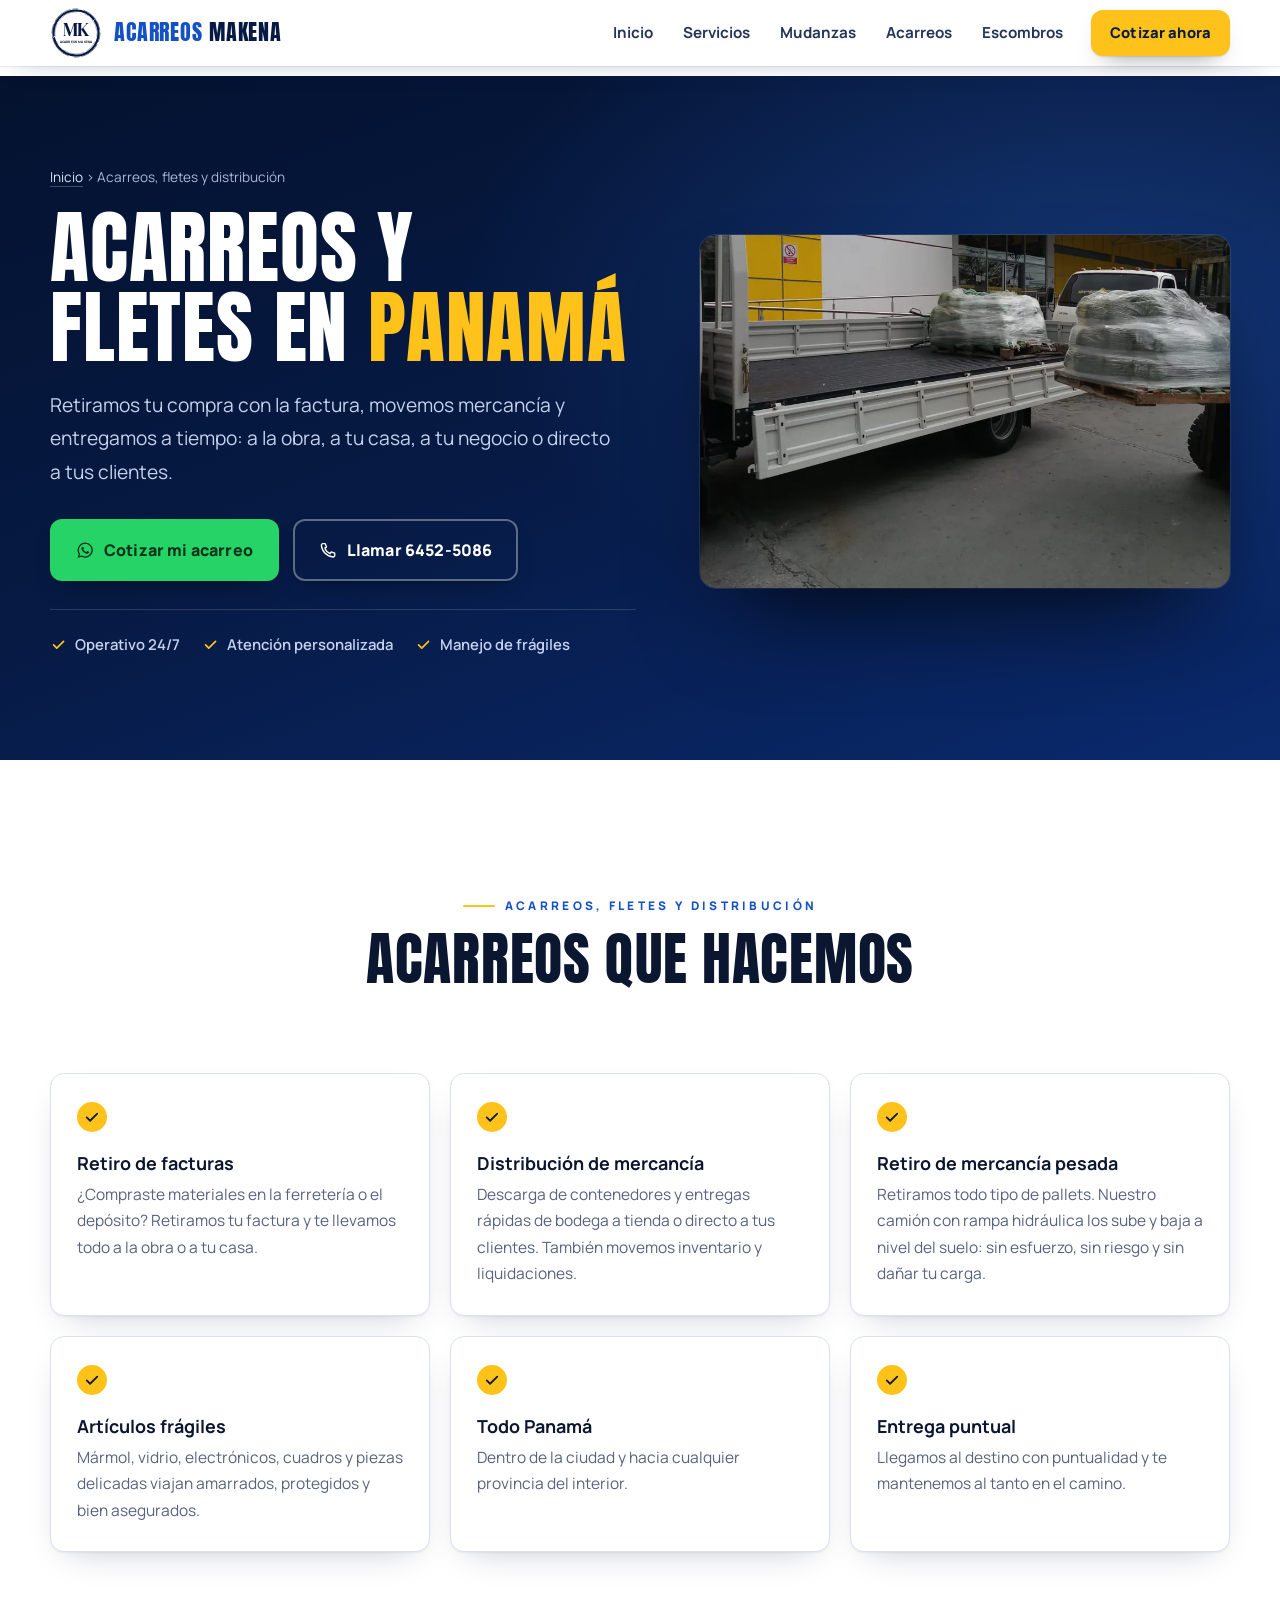
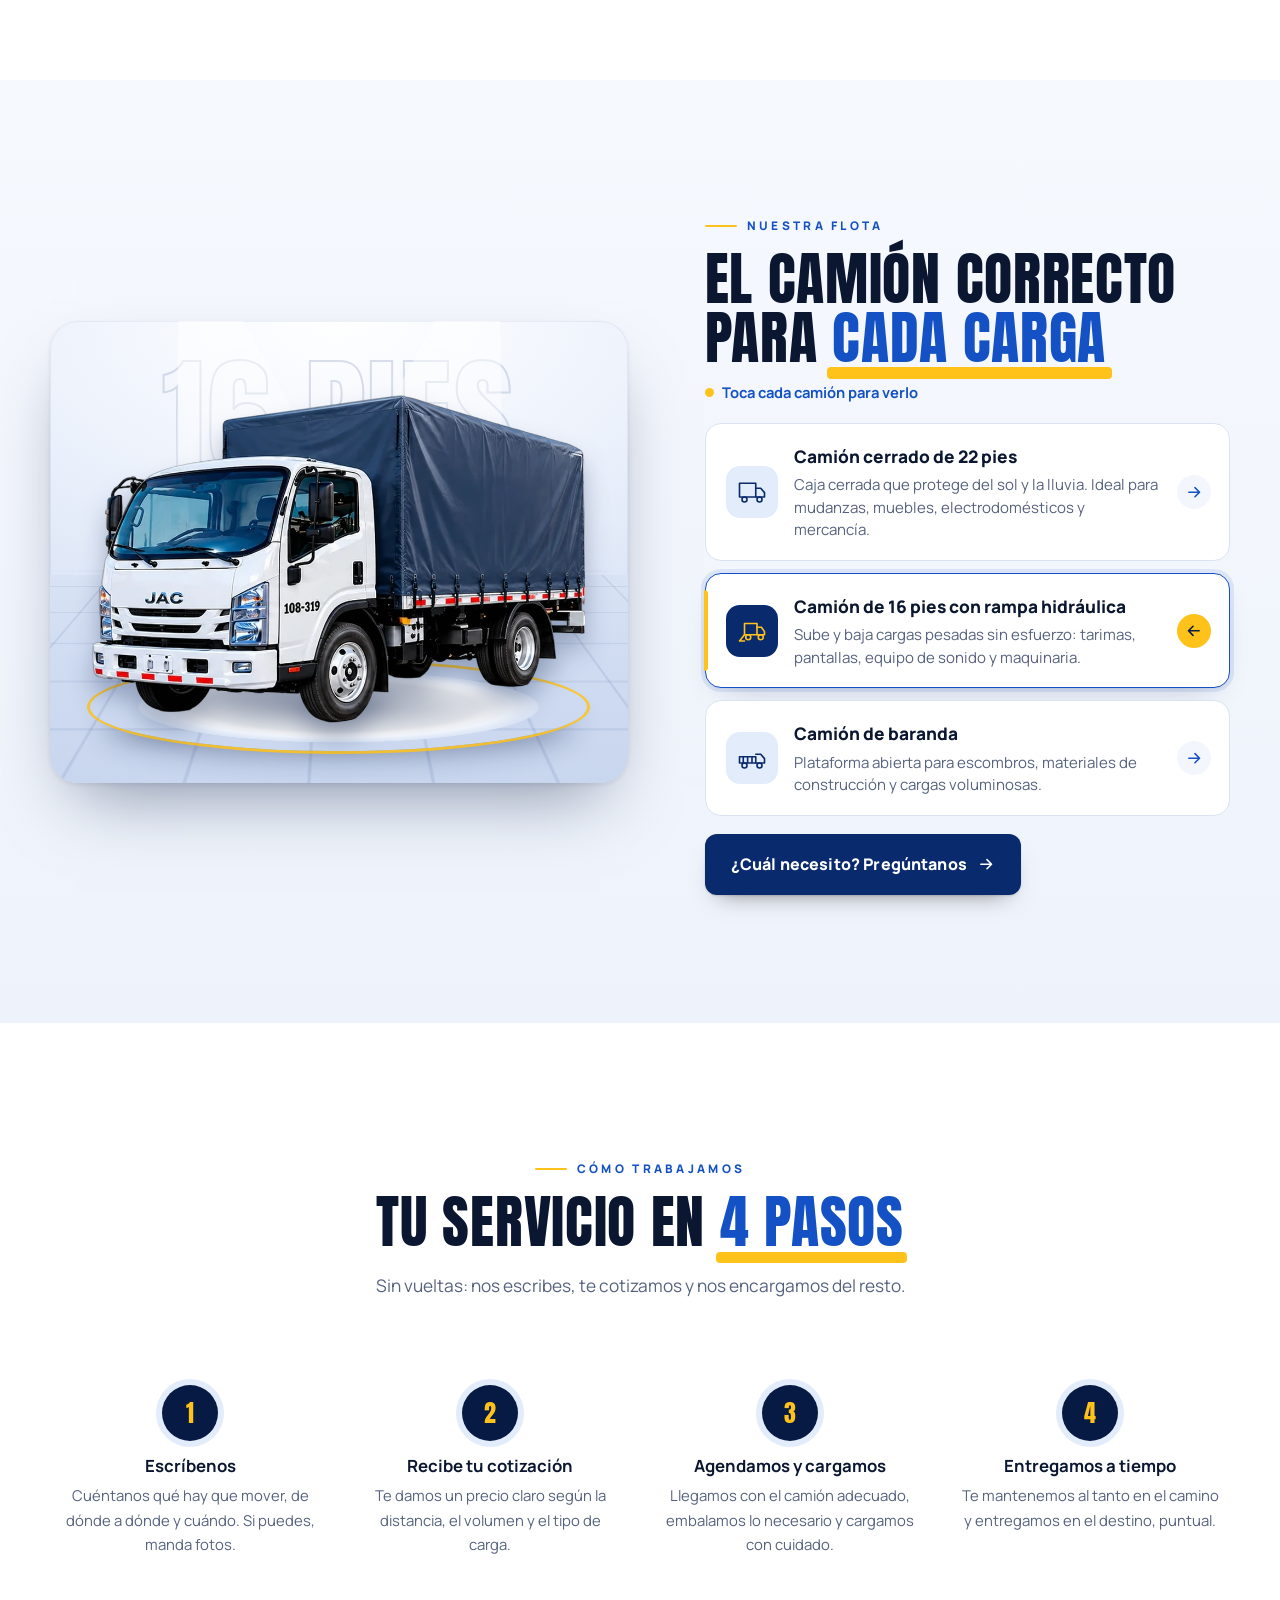
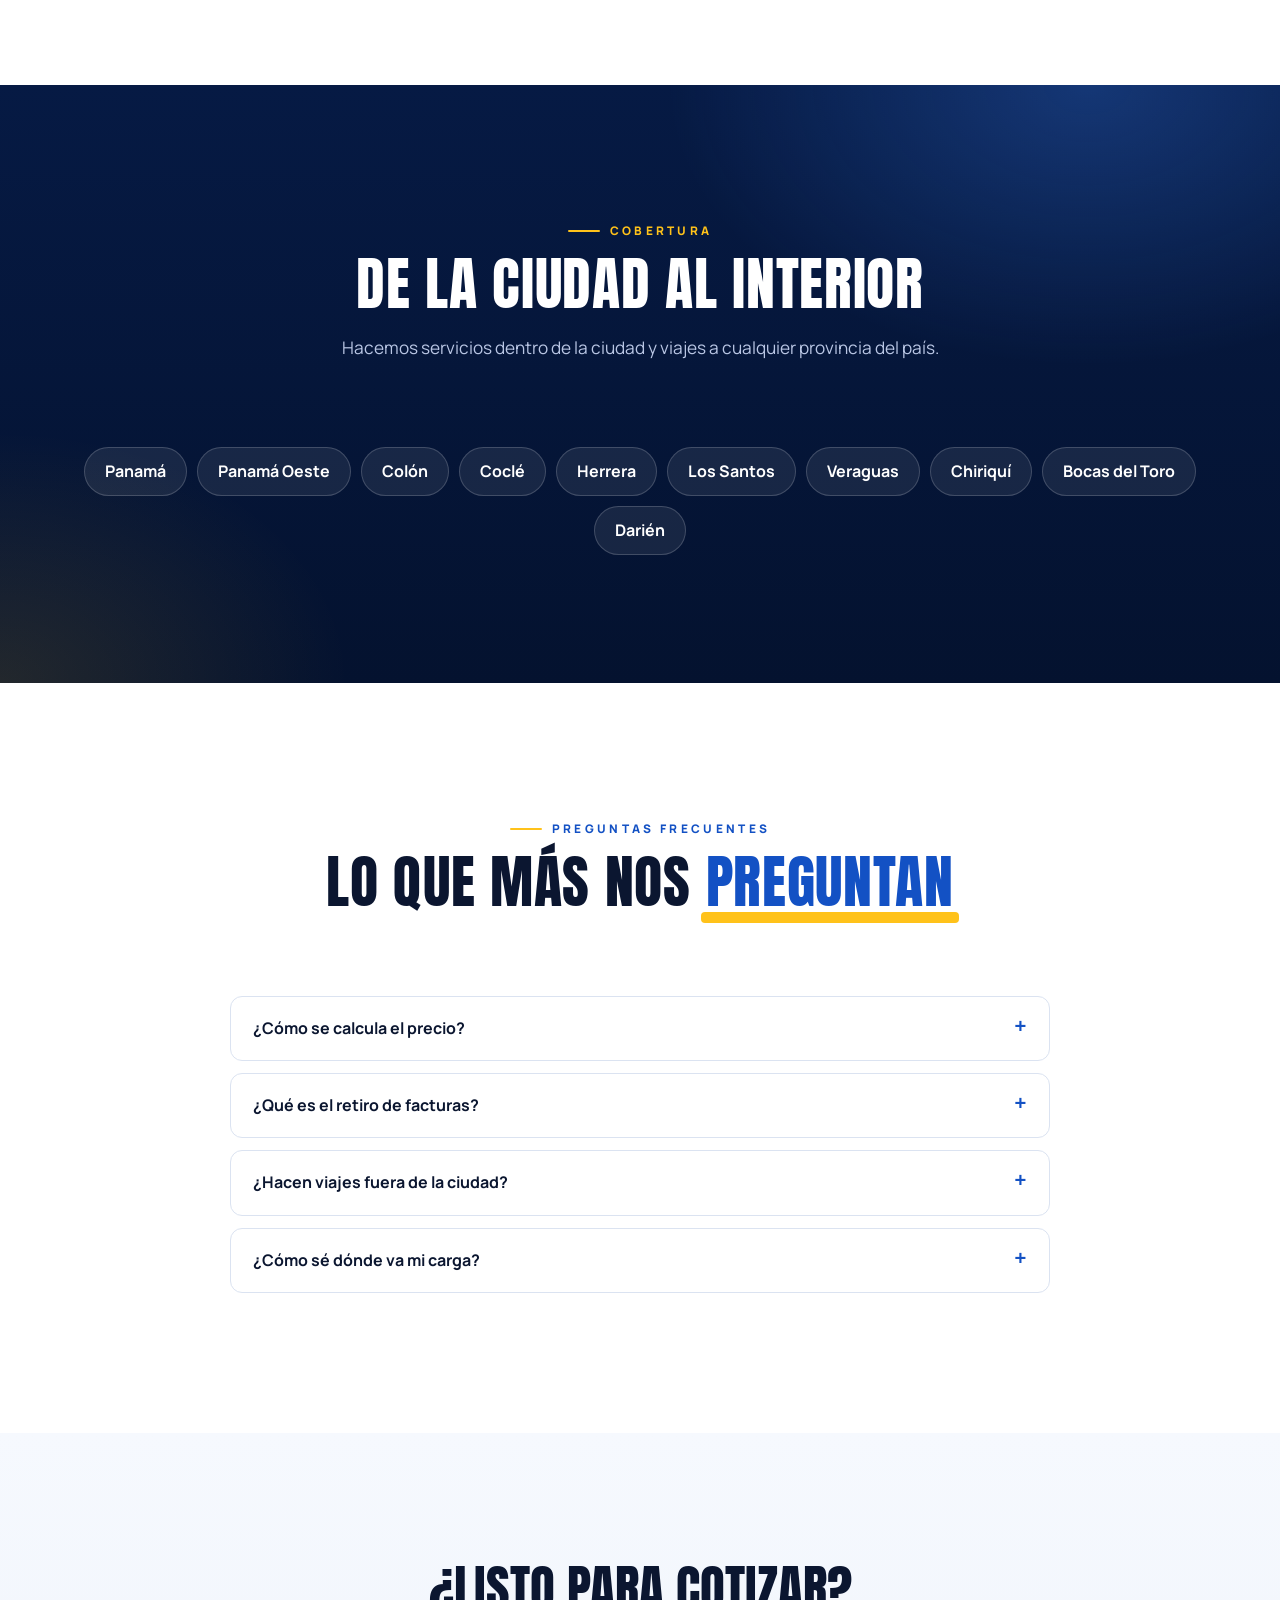
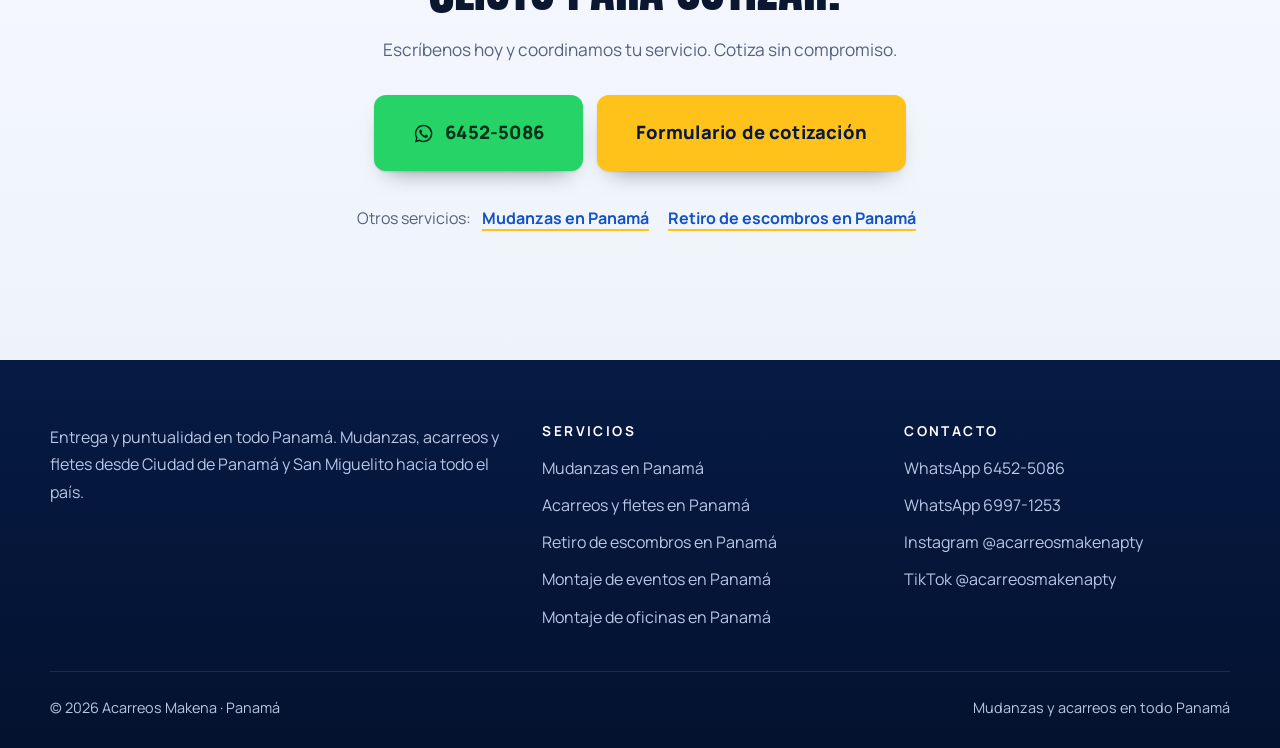
==== commit bc4aa76b: "Páginas de montaje de eventos y de oficinas; showroom de la flota en todas las páginas de servicio C" ====
--- a/acarreos-en-panama.html
+++ b/acarreos-en-panama.html
@@ -23,7 +23,7 @@
   <link rel="preconnect" href="https://fonts.googleapis.com">
   <link rel="preconnect" href="https://fonts.gstatic.com" crossorigin>
   <link href="https://fonts.googleapis.com/css2?family=Anton&family=DM+Serif+Display&family=Manrope:wght@400;500;600;700;800&display=swap" rel="stylesheet">
-  <link rel="stylesheet" href="css/estilos.css?v=2026-11-13c">
+  <link rel="stylesheet" href="css/estilos.css?v=2026-11-13d">
   <link rel="stylesheet" href="css/premium.css?v=7">
 </head>
 <body class="pagina-servicio">
@@ -186,11 +186,56 @@
       </div>
     </section>
 
-    <section class="seccion seccion--clara">
-      <div class="contenedor sv-flota">
-        <img src="img/flota-rampa.webp" alt="Camión de 16 pies con rampa hidráulica de Acarreos Makena" width="900" height="600" loading="lazy">
-        <div data-revelar><p class="sobretitulo">Nuestra flota</p><h2>Camión de 16 pies con rampa hidráulica</h2><p class="seccion__intro">Sube y baja cargas pesadas sin esfuerzo: tarimas, pantallas y equipo de sonido.</p>
-        <a class="boton boton--whatsapp" href="https://wa.me/50764525086?text=Hola%20Acarreos%20Makena%2C%20quiero%20cotizar%20un%20acarreo." target="_blank" rel="noopener"><svg class="ico"><use href="#i-wa"/></svg> Cotizar mi acarreo</a></div>
+    <section class="seccion seccion--clara" id="flota">
+      <div class="contenedor flota">
+        <!-- showroom: muestra el camión de la tarjeta elegida -->
+        <div class="garaje" id="garaje" data-revelar data-activo="rampa">
+          <span class="garaje__medida" id="garaje-medida" aria-hidden="true">16 pies</span>
+          <span class="garaje__luz garaje__luz--1" aria-hidden="true"></span>
+          <span class="garaje__luz garaje__luz--2" aria-hidden="true"></span>
+          <span class="garaje__piso" aria-hidden="true"></span>
+          <figure class="garaje__vehiculo" data-vehiculo="cerrado">
+            <img src="img/flota-cerrado.webp" alt="Camión cerrado de 22 pies de Acarreos Makena" width="900" height="644" loading="lazy">
+          </figure>
+          <figure class="garaje__vehiculo activo" data-vehiculo="rampa">
+            <img src="img/flota-rampa.webp" alt="Camión de 16 pies con carpa y rampa hidráulica de Acarreos Makena" width="900" height="599" loading="lazy">
+          </figure>
+          <figure class="garaje__vehiculo" data-vehiculo="baranda">
+            <img src="img/flota-baranda.webp" alt="Camión de baranda de Acarreos Makena" width="900" height="534" loading="lazy">
+          </figure>
+        </div>
+        <div class="flota__texto">
+          <p class="sobretitulo" data-revelar>Nuestra flota</p>
+          <h2 data-revelar style="--d:1">El camión correcto para <span class="subrayado">cada carga</span></h2>
+          <p class="flota__pista" data-revelar style="--d:1">Toca cada camión para verlo</p>
+          <div class="vehiculos" role="group" aria-label="Elige un camión">
+          <button type="button" class="vehiculo" data-vehiculo="cerrado" data-medida="22 pies" aria-pressed="false" data-revelar style="--d:2">
+            <span class="vehiculo__ico"><svg viewBox="0 0 48 48"><path d="M4 32h26V10H4Z"/><path d="M30 18h8l6 7v7H30"/><circle cx="12" cy="36" r="4"/><circle cx="36" cy="36" r="4"/></svg></span>
+            <span class="vehiculo__txt">
+              <b>Camión cerrado de 22 pies</b>
+              <span>Caja cerrada que protege del sol y la lluvia. Ideal para mudanzas, muebles, electrodomésticos y mercancía.</span>
+            </span>
+            <span class="vehiculo__ojo" aria-hidden="true"><svg class="ico"><use href="#i-flecha"/></svg></span>
+          </button>
+          <button type="button" class="vehiculo activo" data-vehiculo="rampa" data-medida="16 pies" aria-pressed="true" data-revelar style="--d:3">
+            <span class="vehiculo__ico"><svg viewBox="0 0 48 48"><path d="M12 30h20V12H12Z"/><path d="M32 18h7l5 7v5H32"/><circle cx="18" cy="34" r="4"/><circle cx="38" cy="34" r="4"/><path d="M12 30 4 40h8"/></svg></span>
+            <span class="vehiculo__txt">
+              <b>Camión de 16 pies con rampa hidráulica</b>
+              <span>Sube y baja cargas pesadas sin esfuerzo: tarimas, pantallas, equipo de sonido y maquinaria.</span>
+            </span>
+            <span class="vehiculo__ojo" aria-hidden="true"><svg class="ico"><use href="#i-flecha"/></svg></span>
+          </button>
+          <button type="button" class="vehiculo" data-vehiculo="baranda" data-medida="Baranda" aria-pressed="false" data-revelar style="--d:4">
+            <span class="vehiculo__ico"><svg viewBox="0 0 48 48"><path d="M4 32h26M4 32V22M30 32V22M4 22h26M10 22v10M17 22v10M24 22v10"/><path d="M30 18h8l6 7v7H30"/><circle cx="12" cy="36" r="4"/><circle cx="36" cy="36" r="4"/></svg></span>
+            <span class="vehiculo__txt">
+              <b>Camión de baranda</b>
+              <span>Plataforma abierta para escombros, materiales de construcción y cargas voluminosas.</span>
+            </span>
+            <span class="vehiculo__ojo" aria-hidden="true"><svg class="ico"><use href="#i-flecha"/></svg></span>
+          </button>
+          </div>
+          <a class="boton boton--azul" href="https://wa.me/50764525086?text=Hola%20Acarreos%20Makena%2C%20quiero%20cotizar%20un%20acarreo." target="_blank" rel="noopener" data-revelar style="--d:5">¿Cuál necesito? Pregúntanos <svg class="ico"><use href="#i-flecha"/></svg></a>
+        </div>
       </div>
     </section>
 
@@ -242,7 +287,9 @@
       <div><h4>Servicios</h4><ul>
         <li><a href="mudanzas-en-panama">Mudanzas en Panamá</a></li>
         <li><a href="acarreos-en-panama">Acarreos y fletes en Panamá</a></li>
-        <li><a href="retiro-de-escombros-panama">Retiro de escombros en Panamá</a></li></ul></div>
+        <li><a href="retiro-de-escombros-panama">Retiro de escombros en Panamá</a></li>
+        <li><a href="montaje-de-eventos-panama">Montaje de eventos en Panamá</a></li>
+        <li><a href="montaje-de-oficinas-panama">Montaje de oficinas en Panamá</a></li></ul></div>
       <div><h4>Contacto</h4><ul>
         <li><a href="https://wa.me/50764525086" target="_blank" rel="noopener">WhatsApp 6452-5086</a></li>
         <li><a href="https://wa.me/50769971253" target="_blank" rel="noopener">WhatsApp 6997-1253</a></li>
@@ -257,6 +304,6 @@
     <a class="barra-movil__llamar" href="tel:+50764525086"><svg class="ico"><use href="#i-tel"/></svg> Llamar</a>
     <a class="barra-movil__wa" href="https://wa.me/50764525086?text=Hola%20Acarreos%20Makena%2C%20quiero%20cotizar%20un%20acarreo." target="_blank" rel="noopener"><svg class="ico"><use href="#i-wa"/></svg> Cotizar por WhatsApp</a>
   </nav>
-  <script src="js/servicio.js?v=1" defer></script>
+  <script src="js/servicio.js?v=2" defer></script>
 </body>
 </html>
--- a/css/estilos.css
+++ b/css/estilos.css
@@ -1204,3 +1204,5 @@
 .servicio:has(.servicio__ir:focus-visible) { outline: 3px solid var(--amarillo); outline-offset: 3px; }
 /* lo que se toca por separado queda por encima del enlace de la tarjeta */
 .servicio__link, .pasafotos__puntos, .servicio__foto--pasa { position: relative; z-index: 2; }
+/* el icono va por encima de la foto (también de la que cambia sola); no estorba al toque */
+.servicio .servicio__ico { z-index: 3; pointer-events: none; }
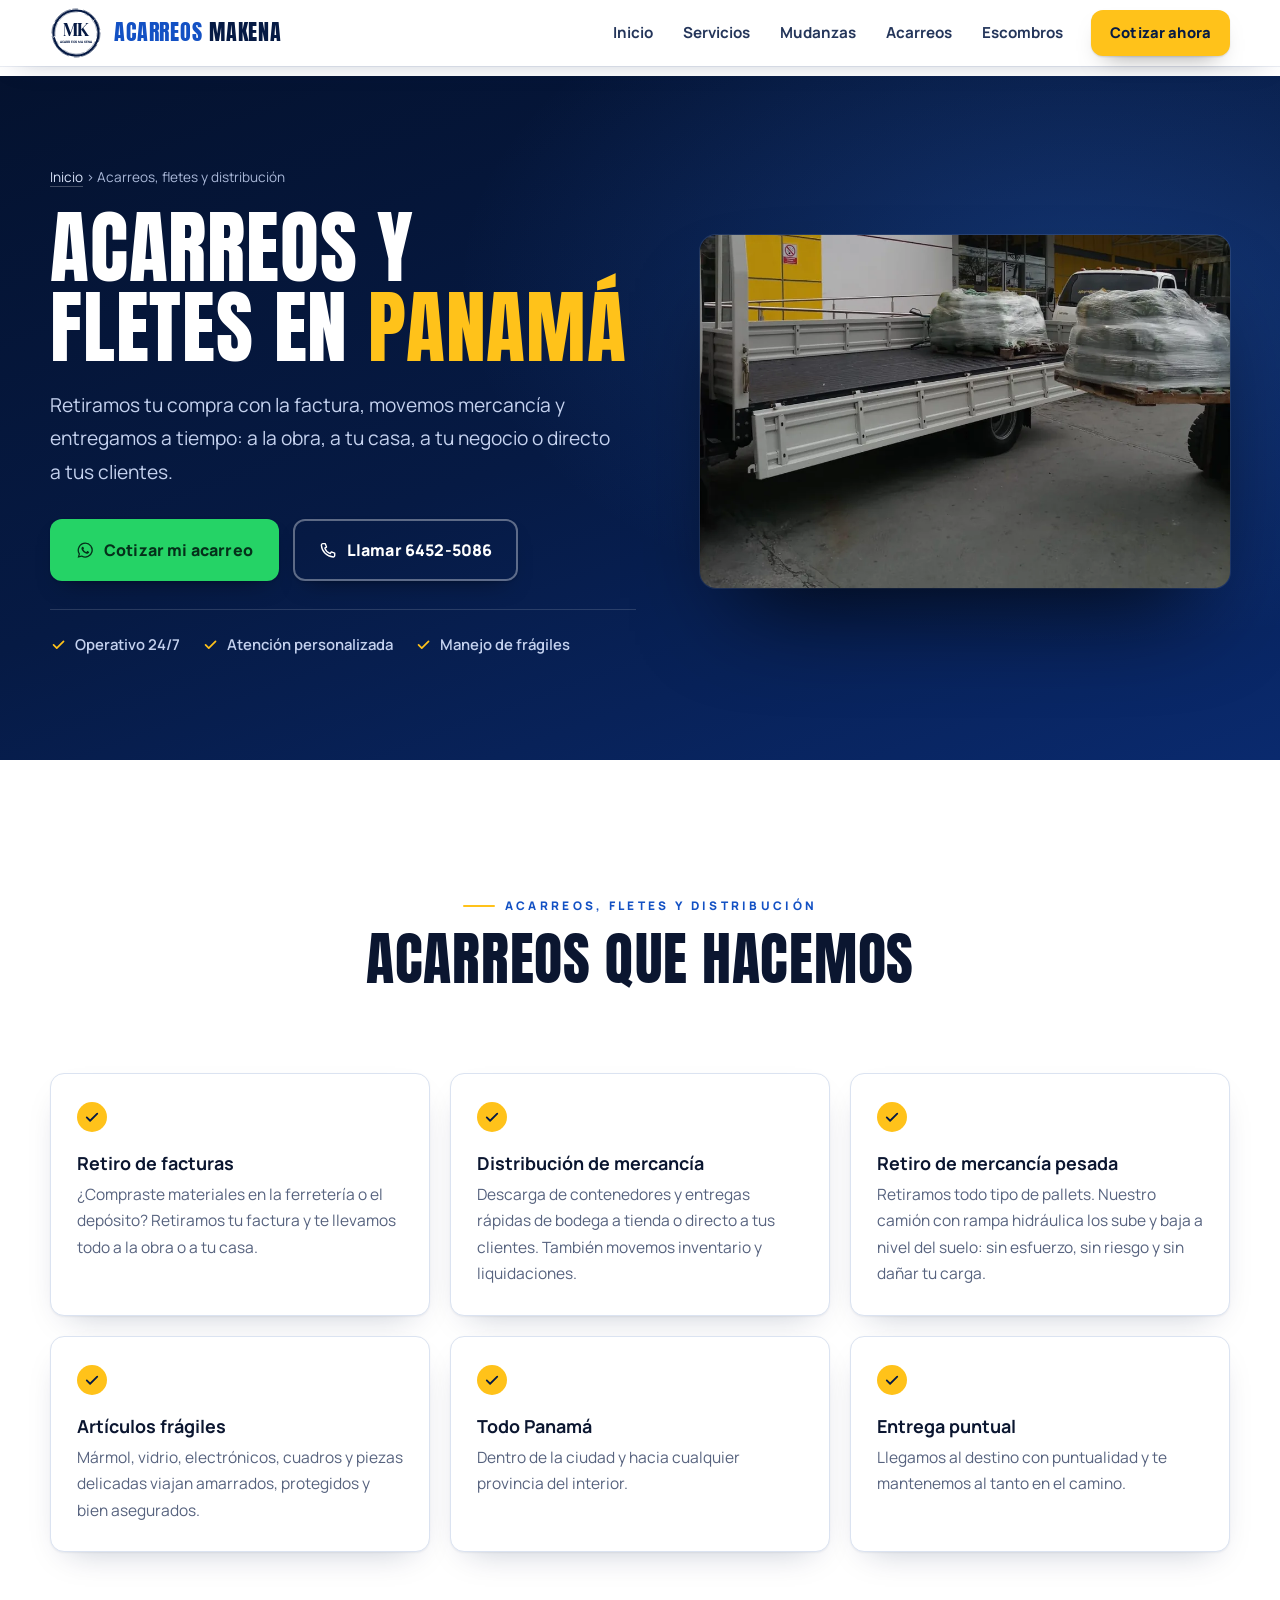
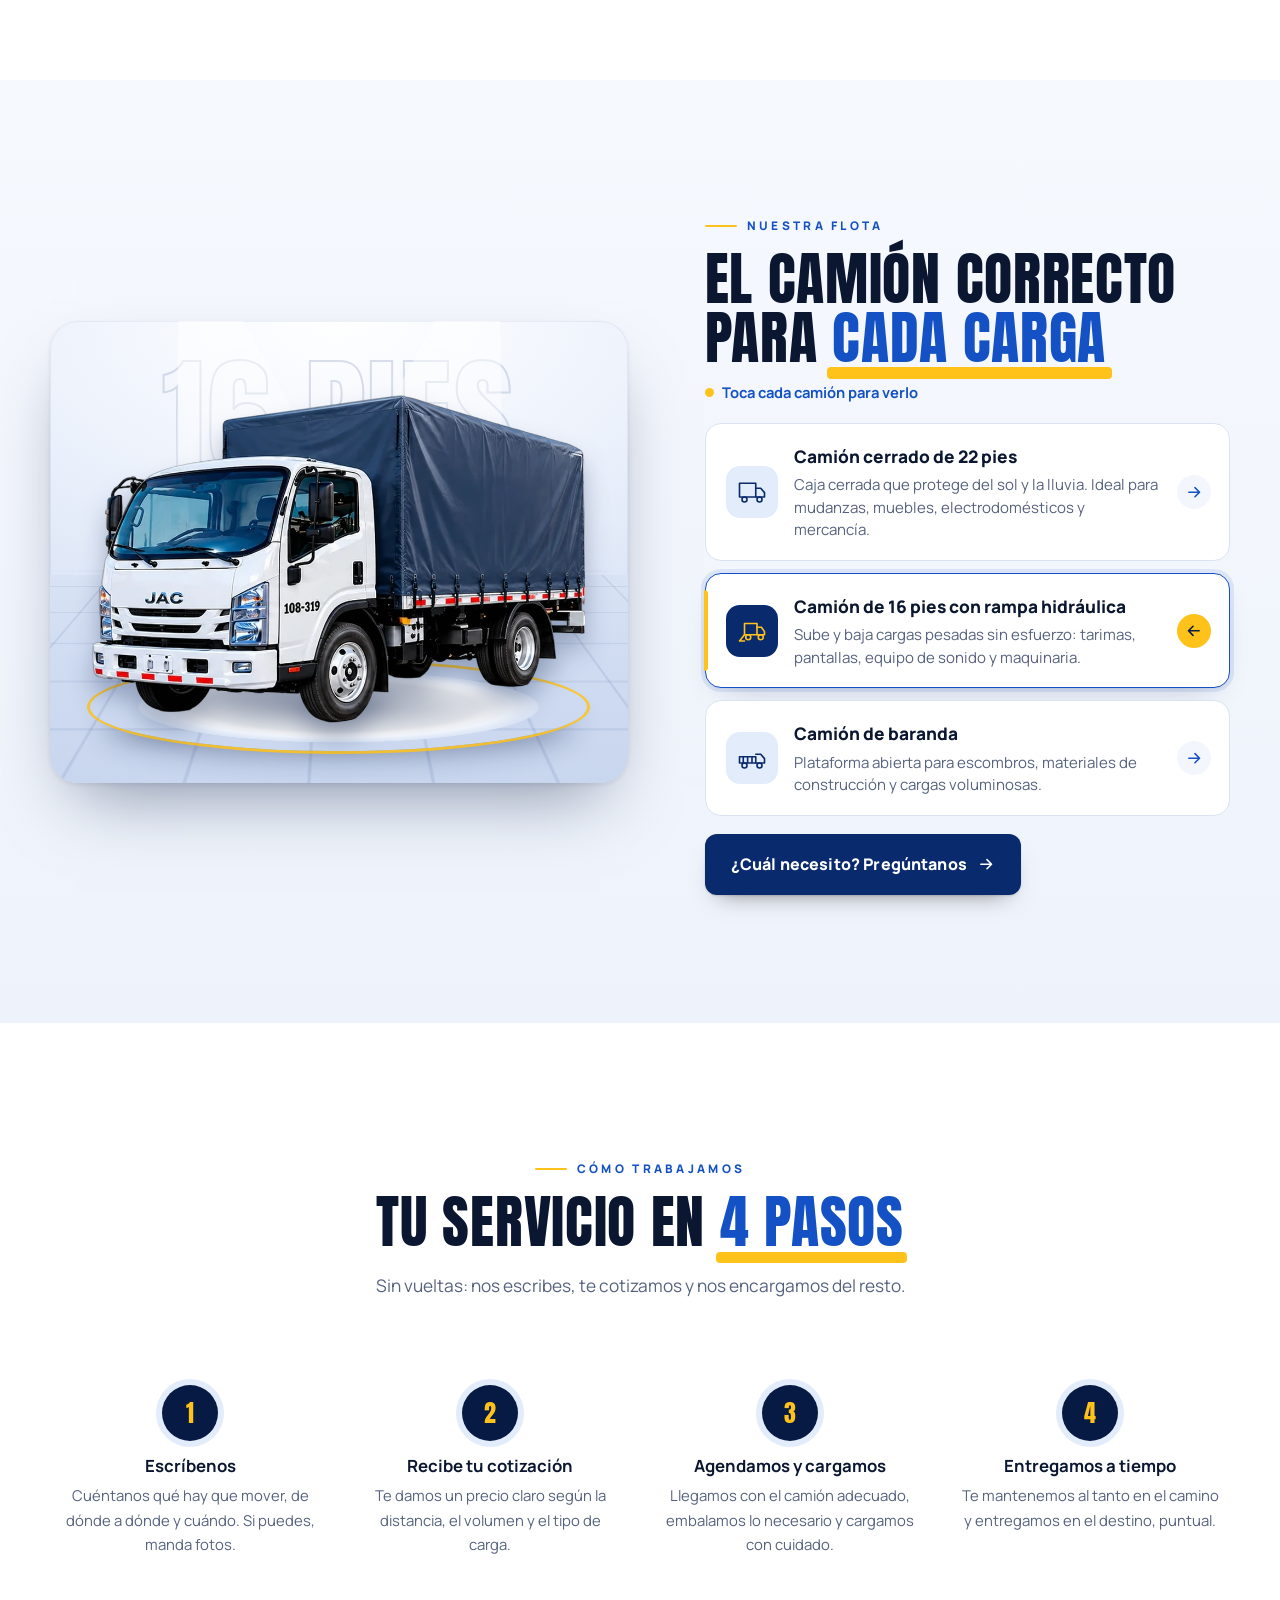
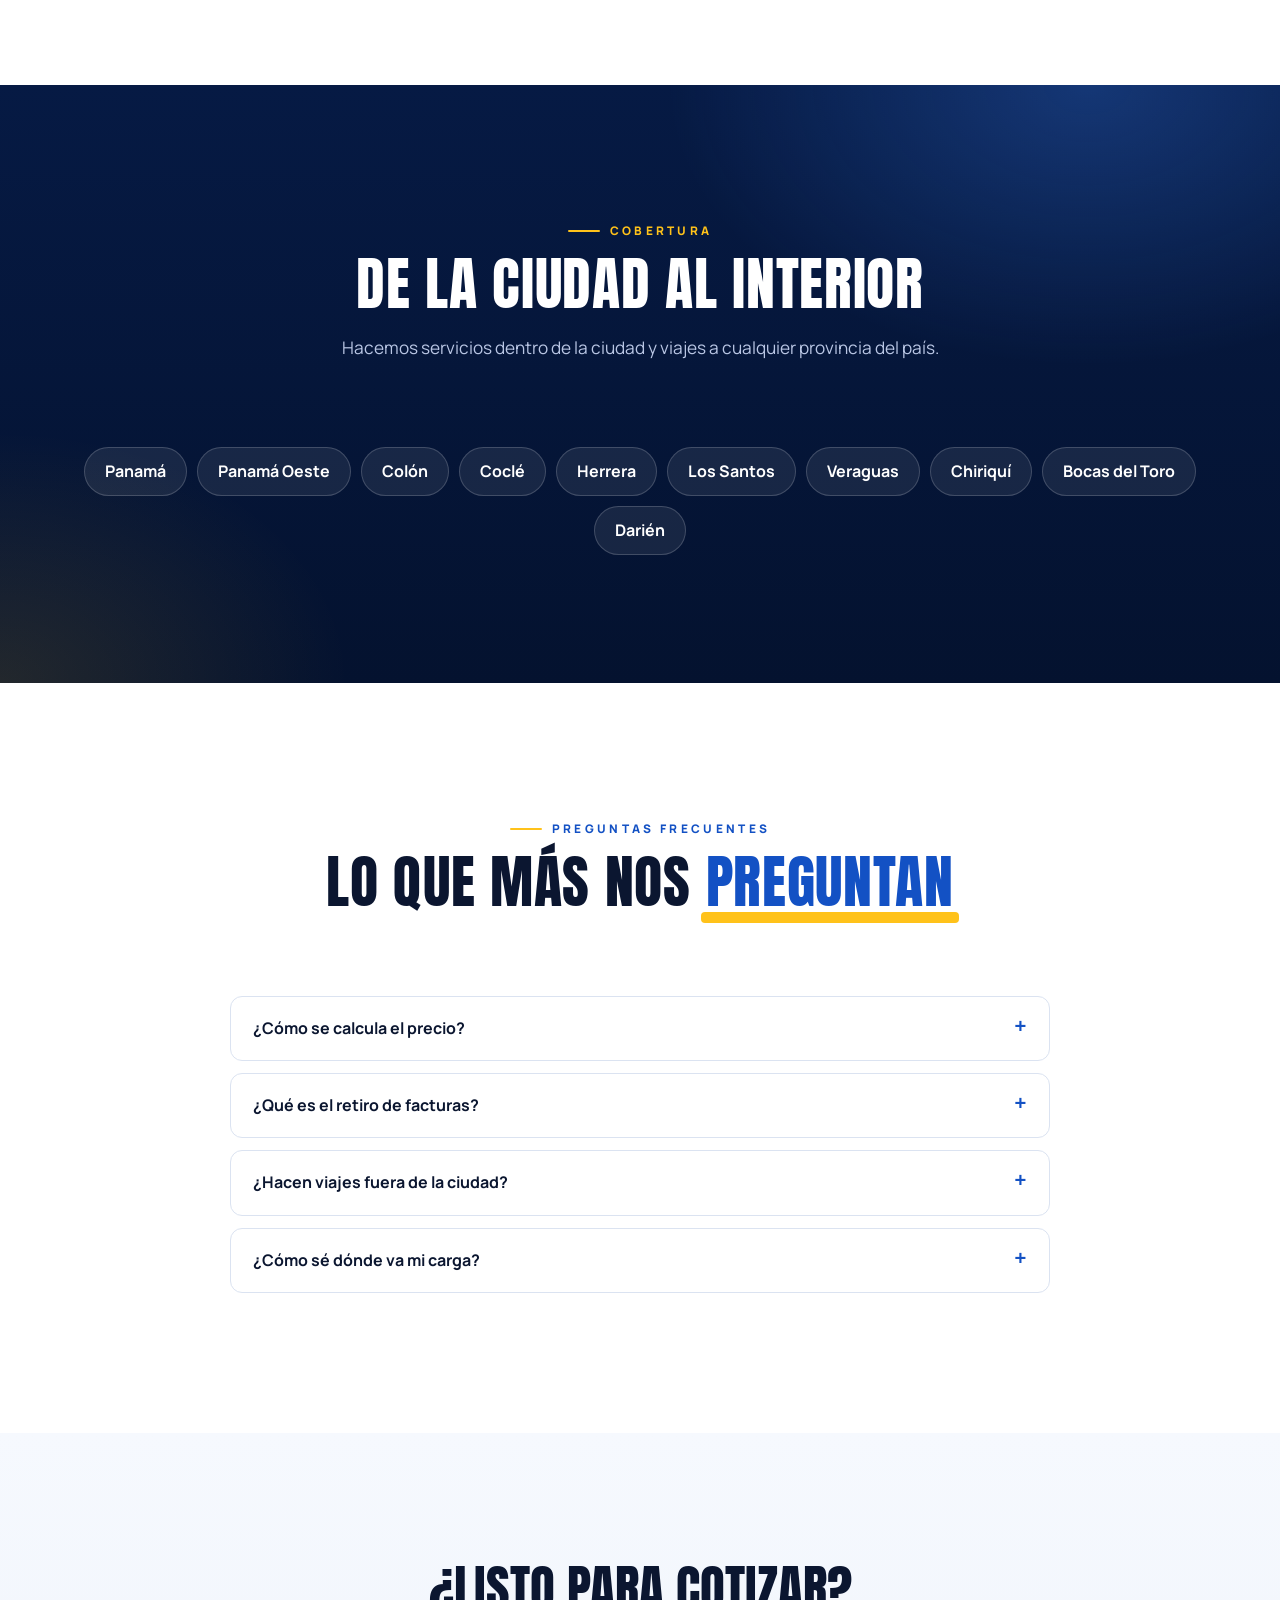
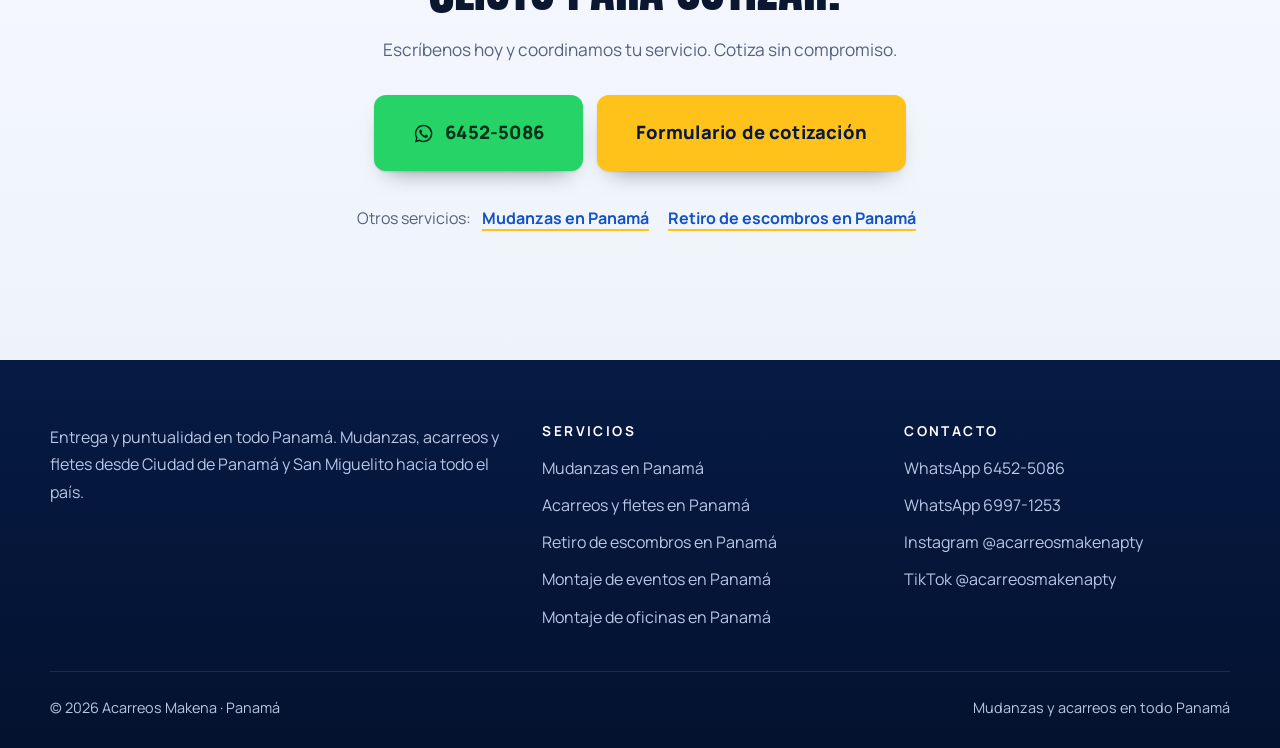
==== commit 3c720c00: "Menú móvil: ya no queda encerrado en la barra de arriba (quitar backdrop-filter de .cabecera) Co-Aut" ====
--- a/acarreos-en-panama.html
+++ b/acarreos-en-panama.html
@@ -23,8 +23,8 @@
   <link rel="preconnect" href="https://fonts.googleapis.com">
   <link rel="preconnect" href="https://fonts.gstatic.com" crossorigin>
   <link href="https://fonts.googleapis.com/css2?family=Anton&family=DM+Serif+Display&family=Manrope:wght@400;500;600;700;800&display=swap" rel="stylesheet">
-  <link rel="stylesheet" href="css/estilos.css?v=2026-11-13d">
-  <link rel="stylesheet" href="css/premium.css?v=7">
+  <link rel="stylesheet" href="css/estilos.css?v=2026-11-13e">
+  <link rel="stylesheet" href="css/premium.css?v=8">
 </head>
 <body class="pagina-servicio">
   <svg width="0" height="0" style="position:absolute" aria-hidden="true">
--- a/css/estilos.css
+++ b/css/estilos.css
@@ -1206,3 +1206,7 @@
 .servicio__link, .pasafotos__puntos, .servicio__foto--pasa { position: relative; z-index: 2; }
 /* el icono va por encima de la foto (también de la que cambia sola); no estorba al toque */
 .servicio .servicio__ico { z-index: 3; pointer-events: none; }
+/* menú móvil: si la pantalla es baja (celular acostado), se desplaza en vez de encimarse con el logo */
+@media (max-width: 1120px) {
+  .menu { justify-content: safe center; overflow-y: auto; overscroll-behavior: contain; }
+}
--- a/css/premium.css
+++ b/css/premium.css
@@ -29,7 +29,7 @@
 .boton:active { transform: translateY(0); }
 
 /* ---------- Cabecera ---------- */
-.cabecera { backdrop-filter: blur(16px) saturate(1.2); -webkit-backdrop-filter: blur(16px) saturate(1.2); }
+/* el vidrio de la cabecera va en .cabecera::before (estilos.css); un backdrop-filter aquí encerraba al menú móvil dentro de la barra */
 
 /* ---------- Portada: más profundidad y mejor lectura ---------- */
 .portada::after {
